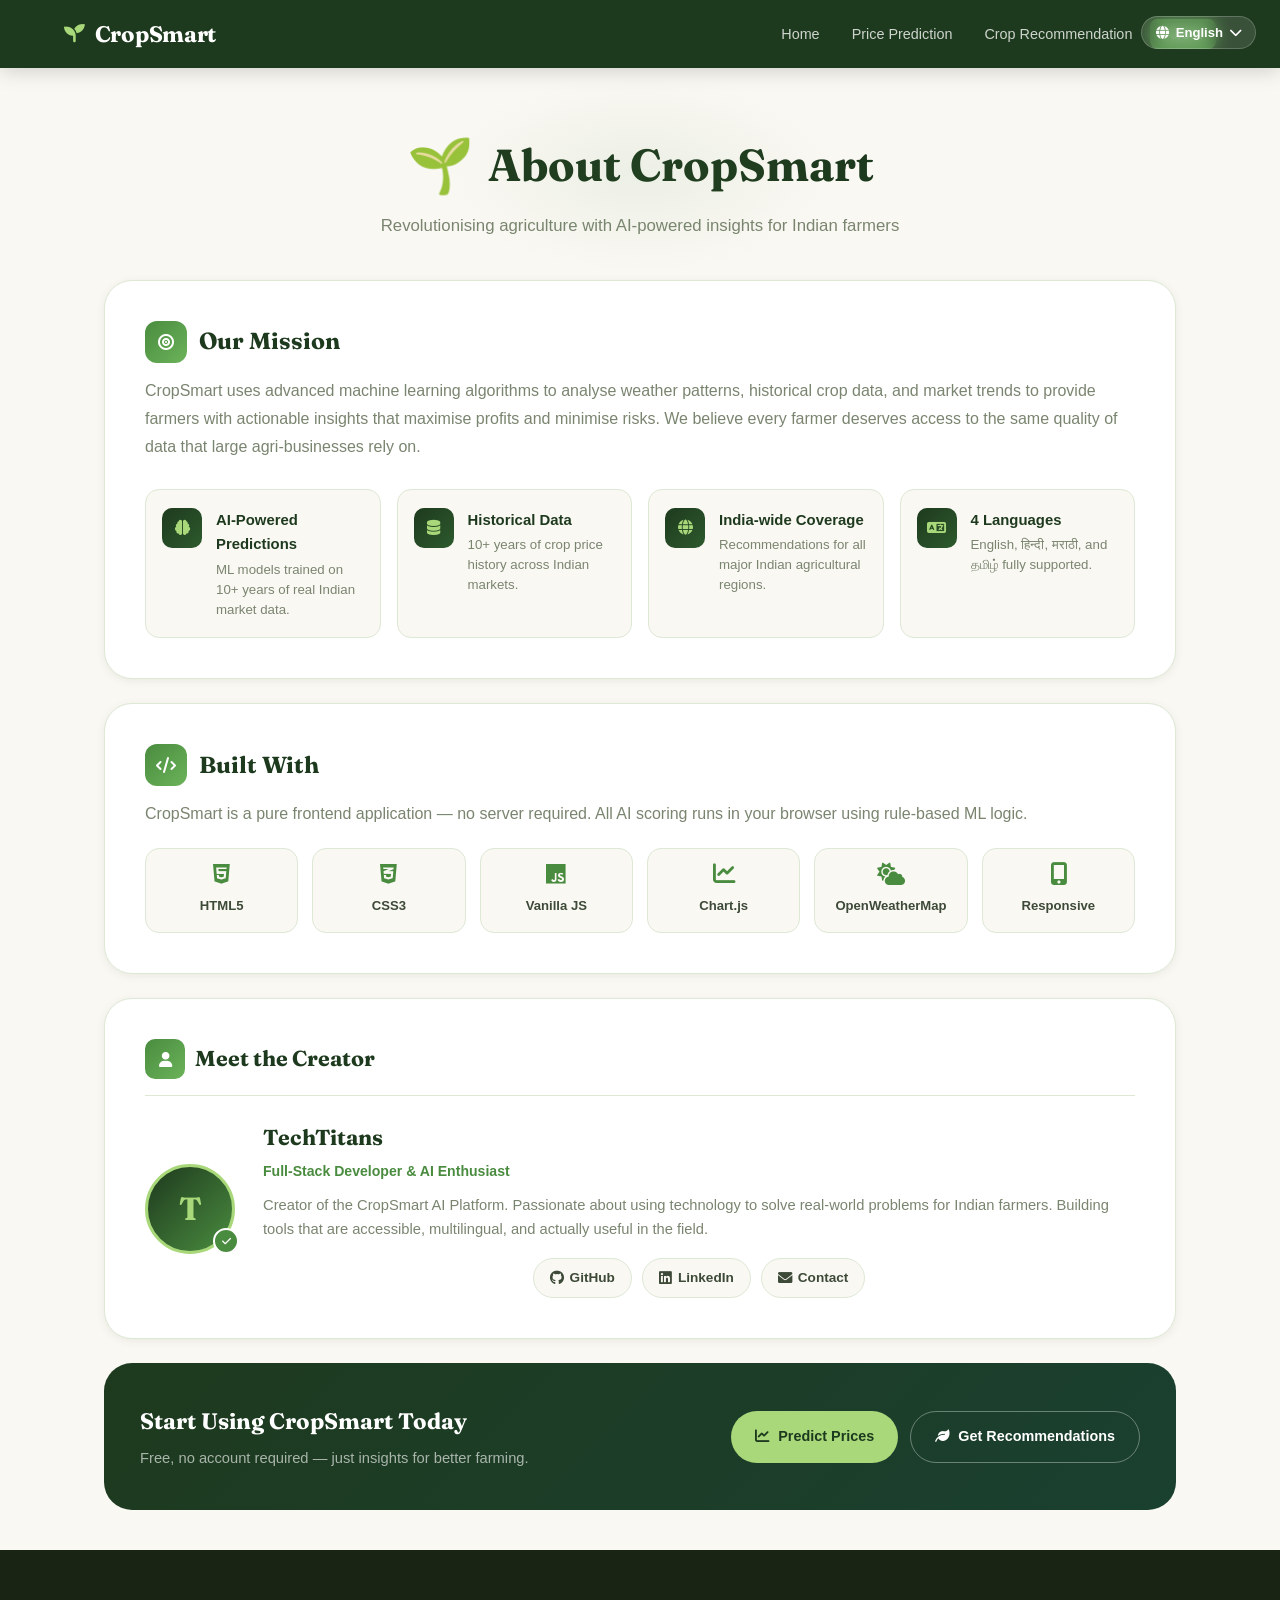
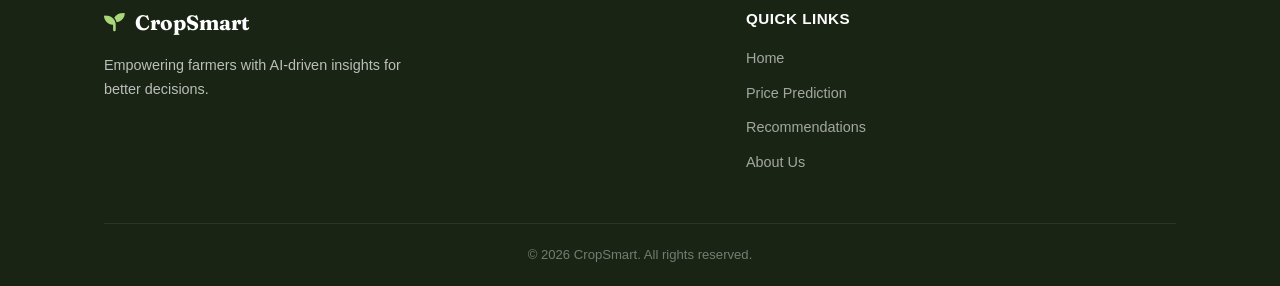
==== crop/about.html @ 0581ce17 "devrodrixpc CropSmart is a full-stack web application designed to empower farmers with AI-driven ins" ====
<!DOCTYPE html>
<html lang="en">
<head>
    <meta charset="UTF-8">
    <meta name="viewport" content="width=device-width, initial-scale=1.0">
    <title>About - CropSmart</title>
    <link rel="stylesheet" href="css/style.css">
    <link href="https://cdnjs.cloudflare.com/ajax/libs/font-awesome/6.0.0/css/all.min.css" rel="stylesheet">
    <link href="https://fonts.googleapis.com/css2?family=Fraunces:ital,wght@0,400;0,600;0,700;1,400&family=DM+Sans:wght@400;500;600;700&family=Noto+Sans+Devanagari:wght@400;600;700&family=Noto+Sans+Tamil:wght@400;600;700&display=swap" rel="stylesheet">
    <style>
        .about-page { padding-top: 68px; min-height: 100vh; background: var(--cream); }

        /* Mission section */
        .mission-card {
            background: white;
            border: 1px solid var(--border);
            border-radius: var(--r-xl);
            padding: 40px;
            margin-bottom: 24px;
            box-shadow: var(--shadow-sm);
        }
        .mission-card h2 {
            font-family: 'Fraunces', serif;
            font-size: 1.45rem;
            color: var(--forest);
            margin-bottom: 14px;
            display: flex;
            align-items: center;
            gap: 12px;
        }
        .mission-card h2 i {
            width: 42px; height: 42px;
            background: linear-gradient(135deg, var(--leaf) 0%, var(--leaf-light) 100%);
            border-radius: 12px;
            display: flex;
            align-items: center;
            justify-content: center;
            font-size: 1rem;
            color: white;
            flex-shrink: 0;
        }
        .mission-card p {
            color: var(--text-muted);
            font-size: 1rem;
            line-height: 1.75;
        }

        /* Features list */
        .features-about {
            display: grid;
            grid-template-columns: repeat(auto-fit, minmax(220px, 1fr));
            gap: 16px;
            margin-top: 28px;
        }
        .feature-about-item {
            display: flex;
            align-items: flex-start;
            gap: 14px;
            background: var(--cream);
            border: 1.5px solid var(--border);
            border-radius: var(--r-md);
            padding: 18px 16px;
            transition: all .2s;
        }
        .feature-about-item:hover { border-color: var(--leaf); box-shadow: var(--shadow-sm); }
        .feature-about-item .fab-icon {
            width: 40px; height: 40px;
            background: linear-gradient(135deg, var(--forest) 0%, var(--forest-mid) 100%);
            border-radius: 10px;
            display: flex; align-items: center; justify-content: center;
            font-size: .95rem; color: var(--lime); flex-shrink: 0;
        }
        .feature-about-item h4 { font-weight: 700; font-size: .93rem; color: var(--forest); margin-bottom: 3px; }
        .feature-about-item p { font-size: .83rem; color: var(--text-muted); line-height: 1.5; }

        /* Tech stack */
        .tech-grid {
            display: grid;
            grid-template-columns: repeat(auto-fit, minmax(130px, 1fr));
            gap: 14px;
            margin-top: 4px;
        }
        .tech-pill {
            background: var(--cream);
            border: 1.5px solid var(--border);
            border-radius: var(--r-md);
            padding: 14px 12px;
            text-align: center;
            transition: all .2s;
        }
        .tech-pill:hover { border-color: var(--leaf); background: white; }
        .tech-pill i { font-size: 1.4rem; color: var(--leaf); display: block; margin-bottom: 6px; }
        .tech-pill span { font-size: .82rem; font-weight: 600; color: var(--text-mid); }

        /* Creator card */
        .creator-wrapper {
            background: white;
            border: 1px solid var(--border);
            border-radius: var(--r-xl);
            padding: 40px;
            margin-bottom: 24px;
            box-shadow: var(--shadow-sm);
        }
        .creator-inner {
            display: flex;
            align-items: center;
            gap: 28px;
            flex-wrap: wrap;
        }
        .creator-avatar-wrap {
            position: relative; flex-shrink: 0;
        }
        .creator-avatar {
            width: 90px; height: 90px;
            border-radius: 50%;
            object-fit: cover;
            border: 3px solid var(--lime);
        }
        .creator-avatar-placeholder {
            width: 90px; height: 90px; border-radius: 50%;
            background: linear-gradient(135deg, var(--forest) 0%, var(--leaf) 100%);
            display: flex; align-items: center; justify-content: center;
            font-family: 'Fraunces', serif; font-size: 2rem; font-weight: 700; color: var(--lime);
            border: 3px solid var(--lime);
        }
        .creator-badge {
            position: absolute; bottom: 0; right: -4px;
            width: 26px; height: 26px; border-radius: 50%;
            background: var(--leaf); border: 2px solid white;
            display: flex; align-items: center; justify-content: center;
            font-size: .65rem; color: white;
        }
        .creator-info { flex: 1; min-width: 0; }
        .creator-info h3 { font-family: 'Fraunces', serif; font-size: 1.35rem; color: var(--forest); margin-bottom: 4px; }
        .creator-role { color: var(--leaf); font-size: .88rem; font-weight: 600; margin-bottom: 10px; }
        .creator-bio { color: var(--text-muted); font-size: .92rem; line-height: 1.65; margin-bottom: 16px; }
        .creator-links { display: flex; gap: 10px; flex-wrap: wrap; }
        .creator-link {
            display: inline-flex; align-items: center; gap: 7px;
            padding: 8px 16px; border-radius: 50px;
            background: var(--cream); border: 1.5px solid var(--border);
            color: var(--text-mid); text-decoration: none;
            font-size: .84rem; font-weight: 600; transition: all .2s;
        }
        .creator-link:hover { background: var(--forest); color: white; border-color: var(--forest); }
        .creator-link i { font-size: .9rem; }

        /* CTA strip */
        .about-cta {
            background: linear-gradient(135deg, var(--forest) 0%, #1a4030 100%);
            border-radius: var(--r-xl);
            padding: 40px 36px;
            display: flex;
            align-items: center;
            justify-content: space-between;
            gap: 24px;
            flex-wrap: wrap;
            margin-bottom: 40px;
        }
        .about-cta-text h3 { font-family: 'Fraunces', serif; font-size: 1.4rem; color: white; margin-bottom: 6px; }
        .about-cta-text p { color: rgba(255,255,255,.62); font-size: .92rem; }
        .about-cta-btns { display: flex; gap: 12px; flex-wrap: wrap; }
        .btn-about-cta {
            display: inline-flex; align-items: center; gap: 9px;
            padding: 13px 24px; border-radius: 50px;
            font-weight: 700; font-size: .9rem; text-decoration: none; transition: all .25s;
        }
        .btn-about-cta.primary { background: var(--lime); color: var(--forest); }
        .btn-about-cta.primary:hover { background: white; transform: translateY(-2px); }
        .btn-about-cta.outline { background: transparent; color: white; border: 1.5px solid rgba(255,255,255,.35); }
        .btn-about-cta.outline:hover { background: rgba(255,255,255,.1); border-color: rgba(255,255,255,.6); }

        @media (max-width: 600px) {
            .creator-inner { flex-direction: column; text-align: center; }
            .creator-links { justify-content: center; }
            .about-cta { flex-direction: column; text-align: center; }
            .about-cta-btns { justify-content: center; }
            .mission-card, .creator-wrapper { padding: 24px 18px; }
        }
    </style>
</head>
<body>

    <nav class="navbar">
        <div class="nav-container">
            <div class="nav-logo"><i class="fas fa-seedling"></i><span>CropSmart</span></div>
            <ul class="nav-menu">
                <li><a href="index.html" class="nav-link">Home</a></li>
                <li><a href="price-prediction.html" class="nav-link">Price Prediction</a></li>
                <li><a href="crop-recommendation.html" class="nav-link">Crop Recommendation</a></li>
                <li><a href="about.html" class="nav-link active">About</a></li>
            </ul>
            <div class="hamburger"><span></span><span></span><span></span></div>
        </div>
    </nav>

    <div class="language-selector-container">
        <button class="language-toggle" id="languageToggle">
            <i class="fas fa-globe"></i><span id="currentLangLabel">English</span><i class="fas fa-chevron-down"></i>
        </button>
        <div class="language-menu hidden" id="languageMenu">
            <button class="lang-option active" data-lang="en"><span>🇬🇧 English</span></button>
            <button class="lang-option" data-lang="hi"><span>🇮🇳 हिन्दी (Hindi)</span></button>
            <button class="lang-option" data-lang="mr"><span>🇮🇳 मराठी (Marathi)</span></button>
            <button class="lang-option" data-lang="ta"><span>🇮🇳 தமிழ் (Tamil)</span></button>
        </div>
    </div>

    <section class="about-page">
        <div class="container">

            <!-- Page Header -->
            <div class="page-header-enhanced">
                <div class="header-glow"></div>
                <h1><span class="leaf-accent">🌱</span><span data-i18n="page-title">About CropSmart</span></h1>
                <p data-i18n="page-subtitle">Revolutionising agriculture with AI-powered insights for Indian farmers</p>
            </div>

            <!-- Mission -->
            <div class="mission-card">
                <h2><i class="fas fa-bullseye"></i><span data-i18n="mission-title">Our Mission</span></h2>
                <p data-i18n="mission-text">CropSmart uses advanced machine learning algorithms to analyse weather patterns, historical crop data, and market trends to provide farmers with actionable insights that maximise profits and minimise risks. We believe every farmer — regardless of farm size or location — deserves access to the same quality of data that large agri-businesses rely on.</p>

                <div class="features-about">
                    <div class="feature-about-item">
                        <div class="fab-icon"><i class="fas fa-brain"></i></div>
                        <div>
                            <h4 data-i18n="feat-1">AI-Powered Predictions</h4>
                            <p data-i18n="feat-1-desc">ML models trained on 10+ years of real Indian market data.</p>
                        </div>
                    </div>
                    <div class="feature-about-item">
                        <div class="fab-icon"><i class="fas fa-database"></i></div>
                        <div>
                            <h4 data-i18n="feat-2">Historical Data</h4>
                            <p data-i18n="feat-2-desc">10+ years of crop price history across Indian markets.</p>
                        </div>
                    </div>
                    <div class="feature-about-item">
                        <div class="fab-icon"><i class="fas fa-globe"></i></div>
                        <div>
                            <h4 data-i18n="feat-3">India-wide Coverage</h4>
                            <p data-i18n="feat-3-desc">Recommendations for all major Indian agricultural regions.</p>
                        </div>
                    </div>
                    <div class="feature-about-item">
                        <div class="fab-icon"><i class="fas fa-language"></i></div>
                        <div>
                            <h4 data-i18n="feat-4">4 Languages</h4>
                            <p data-i18n="feat-4-desc">English, हिन्दी, मराठी, and தமிழ் fully supported.</p>
                        </div>
                    </div>
                </div>
            </div>

            <!-- Tech Stack -->
            <div class="mission-card">
                <h2><i class="fas fa-code"></i><span data-i18n="tech-title">Built With</span></h2>
                <p style="margin-bottom: 20px;" data-i18n="tech-desc">CropSmart is a pure frontend application — no server required. All AI scoring runs in your browser using rule-based ML logic.</p>
                <div class="tech-grid">
                    <div class="tech-pill"><i class="fab fa-html5"></i><span>HTML5</span></div>
                    <div class="tech-pill"><i class="fab fa-css3-alt"></i><span>CSS3</span></div>
                    <div class="tech-pill"><i class="fab fa-js"></i><span>Vanilla JS</span></div>
                    <div class="tech-pill"><i class="fas fa-chart-line"></i><span>Chart.js</span></div>
                    <div class="tech-pill"><i class="fas fa-cloud-sun"></i><span>OpenWeatherMap</span></div>
                    <div class="tech-pill"><i class="fas fa-mobile-alt"></i><span>Responsive</span></div>
                </div>
            </div>

            <!-- Creator -->
            <div class="creator-wrapper">
                <h2 style="font-family:'Fraunces',serif;font-size:1.35rem;color:var(--forest);margin-bottom:24px;padding-bottom:16px;border-bottom:1px solid var(--border);display:flex;align-items:center;gap:10px;">
                    <i class="fas fa-user" style="width:40px;height:40px;background:linear-gradient(135deg,var(--leaf),var(--leaf-light));border-radius:10px;display:flex;align-items:center;justify-content:center;font-size:.95rem;color:white;flex-shrink:0;"></i>
                    <span data-i18n="creator-title">Meet the Creator</span>
                </h2>
                <div class="creator-inner">
                    <div class="creator-avatar-wrap">
                        <div class="creator-avatar-placeholder">T</div>
                        <div class="creator-badge"><i class="fas fa-check"></i></div>
                    </div>
                    <div class="creator-info">
                        <h3>TechTitans</h3>
                        <p class="creator-role" data-i18n="creator-role">Full-Stack Developer &amp; AI Enthusiast</p>
                        <p class="creator-bio" data-i18n="creator-bio">Creator of the CropSmart AI Platform. Passionate about using technology to solve real-world problems for Indian farmers. Building tools that are accessible, multilingual, and actually useful in the field.</p>
                        <div class="creator-links">
                            <a href="https://github.com/rodrixdcruz" class="creator-link" target="_blank"><i class="fab fa-github"></i> GitHub</a>
                            <a href="https://www.linkedin.com/in/rodrix-d-curz-590a2b32b/" class="creator-link" target="_blank"><i class="fab fa-linkedin"></i> LinkedIn</a>
                            <a href="mailto:rodrixdcurz@gmail.com" class="creator-link"><i class="fas fa-envelope"></i> Contact</a>
                        </div>
                    </div>
                </div>
            </div>

            <!-- CTA -->
            <div class="about-cta">
                <div class="about-cta-text">
                    <h3 data-i18n="cta-title">Start Using CropSmart Today</h3>
                    <p data-i18n="cta-sub">Free, no account required — just insights for better farming.</p>
                </div>
                <div class="about-cta-btns">
                    <a href="price-prediction.html" class="btn-about-cta primary"><i class="fas fa-chart-line"></i><span data-i18n="cta-price">Predict Prices</span></a>
                    <a href="crop-recommendation.html" class="btn-about-cta outline"><i class="fas fa-leaf"></i><span data-i18n="cta-crop">Get Recommendations</span></a>
                </div>
            </div>

        </div>
    </section>

    <footer class="footer">
        <div class="container">
            <div class="footer-content">
                <div class="footer-section">
                    <div class="footer-logo"><i class="fas fa-seedling"></i><span>CropSmart</span></div>
                    <p data-i18n="footer-tagline">Empowering farmers with AI-driven insights for better decisions.</p>
                </div>
                <div class="footer-section">
                    <h4 data-i18n="footer-links">Quick Links</h4>
                    <ul>
                        <li><a href="index.html" data-i18n="footer-home">Home</a></li>
                        <li><a href="price-prediction.html" data-i18n="footer-price">Price Prediction</a></li>
                        <li><a href="crop-recommendation.html" data-i18n="footer-recommend">Recommendations</a></li>
                        <li><a href="about.html" data-i18n="footer-about">About Us</a></li>
                    </ul>
                </div>
            </div>
            <div class="footer-bottom"><p>&copy; 2026 CropSmart. All rights reserved.</p></div>
        </div>
    </footer>

    <script id="language-data" type="application/json">
    {"en":{"page-title":"About CropSmart","page-subtitle":"Revolutionising agriculture with AI-powered insights for Indian farmers","mission-title":"Our Mission","mission-text":"CropSmart uses advanced machine learning algorithms to analyse weather patterns, historical crop data, and market trends to provide farmers with actionable insights that maximise profits and minimise risks. We believe every farmer deserves access to the same quality of data that large agri-businesses rely on.","feat-1":"AI-Powered Predictions","feat-1-desc":"ML models trained on 10+ years of real Indian market data.","feat-2":"Historical Data","feat-2-desc":"10+ years of crop price history across Indian markets.","feat-3":"India-wide Coverage","feat-3-desc":"Recommendations for all major Indian agricultural regions.","feat-4":"4 Languages","feat-4-desc":"English, हिन्दी, मराठी, and தமிழ் fully supported.","tech-title":"Built With","tech-desc":"CropSmart is a pure frontend application — no server required. All AI scoring runs in your browser using rule-based ML logic.","creator-title":"Meet the Creator","creator-role":"Full-Stack Developer & AI Enthusiast","creator-bio":"Creator of the CropSmart AI Platform. Passionate about using technology to solve real-world problems for Indian farmers. Building tools that are accessible, multilingual, and actually useful in the field.","cta-title":"Start Using CropSmart Today","cta-sub":"Free, no account required — just insights for better farming.","cta-price":"Predict Prices","cta-crop":"Get Recommendations","footer-tagline":"Empowering farmers with AI-driven insights for better decisions.","footer-links":"Quick Links","footer-home":"Home","footer-price":"Price Prediction","footer-recommend":"Recommendations","footer-about":"About Us"},
    "hi":{"page-title":"CropSmart के बारे में","page-subtitle":"भारतीय किसानों के लिए AI-संचालित अंतर्दृष्टि के साथ कृषि में क्रांति","mission-title":"हमारा मिशन","mission-text":"CropSmart मौसम के पैटर्न, ऐतिहासिक फसल डेटा और बाजार के रुझानों का विश्लेषण करने के लिए उन्नत मशीन लर्निंग एल्गोरिदम का उपयोग करता है।","feat-1":"AI-संचालित भविष्यवाणियां","feat-1-desc":"10+ वर्षों के वास्तविक भारतीय बाजार डेटा पर प्रशिक्षित ML मॉडल।","feat-2":"ऐतिहासिक डेटा","feat-2-desc":"10+ वर्षों का फसल मूल्य इतिहास।","feat-3":"भारत-व्यापी कवरेज","feat-3-desc":"सभी प्रमुख भारतीय कृषि क्षेत्रों के लिए सिफारिशें।","feat-4":"4 भाषाएं","feat-4-desc":"अंग्रेजी, हिन्दी, मराठी और तमिल पूरी तरह समर्थित।","tech-title":"किससे बनाया गया","tech-desc":"CropSmart एक शुद्ध फ्रंटएंड एप्लिकेशन है — कोई सर्वर नहीं।","creator-title":"निर्माता से मिलें","creator-role":"फुल-स्टैक डेवलपर और AI उत्साही","creator-bio":"CropSmart AI प्लेटफॉर्म के निर्माता। भारतीय किसानों के लिए वास्तविक समस्याओं को हल करने के लिए प्रौद्योगिकी का उपयोग करने के बारे में जोशीले।","cta-title":"आज CropSmart का उपयोग शुरू करें","cta-sub":"मुफ्त, कोई खाता नहीं — बेहतर खेती के लिए बस अंतर्दृष्टि।","cta-price":"कीमतें अनुमान लगाएं","cta-crop":"सिफारिशें प्राप्त करें","footer-tagline":"किसानों को बेहतर निर्णय लेने के लिए AI-संचालित अंतर्दृष्टि।","footer-links":"त्वरित लिंक","footer-home":"होम","footer-price":"मूल्य पूर्वानुमान","footer-recommend":"सिफारिशें","footer-about":"हमारे बारे में"},
    "mr":{"page-title":"CropSmart बद्दल","page-subtitle":"भारतीय शेतकऱ्यांसाठी AI-चालित अंतर्दृष्टीसह शेतीत क्रांती","mission-title":"आमचे ध्येय","mission-text":"CropSmart हवामानाचे नमुने, ऐतिहासिक पिक डेटा आणि बाजार ट्रेंडचे विश्लेषण करण्यासाठी प्रगत मशीन लर्निंग अल्गोरिदम वापरते।","feat-1":"AI-चालित भविष्यवाणी","feat-1-desc":"10+ वर्षांच्या भारतीय बाजार डेटावर प्रशिक्षित ML मॉडेल।","feat-2":"ऐतिहासिक डेटा","feat-2-desc":"10+ वर्षांचा पिक किमत इतिहास।","feat-3":"भारत-व्यापी कव्हरेज","feat-3-desc":"सर्व प्रमुख भारतीय कृषी क्षेत्रांसाठी शिफारशी।","feat-4":"4 भाषा","feat-4-desc":"इंग्रजी, हिन्दी, मराठी आणि तमिळ पूर्णपणे समर्थित।","tech-title":"कोणत्या तंत्रज्ञानाने बनवले","tech-desc":"CropSmart एक शुद्ध फ्रंटएंड अॅप्लिकेशन आहे — कोणताही सर्व्हर नाही।","creator-title":"निर्मात्याशी भेटा","creator-role":"फुल-स्टॅक डेव्हलपर आणि AI उत्साही","creator-bio":"CropSmart AI प्लॅटफॉर्मचे निर्माते. भारतीय शेतकऱ्यांसाठी वास्तविक समस्या सोडवण्यासाठी तंत्रज्ञान वापरण्याबद्दल उत्साही.","cta-title":"आज CropSmart वापरणे सुरू करा","cta-sub":"मोफत, कोणतेही खाते नाही — बेहतर शेतीसाठी अंतर्दृष्टी।","cta-price":"किमती अंदाज लावा","cta-crop":"शिफारशी मिळवा","footer-tagline":"शेतकऱ्यांना बेहतर निर्णय घेण्यासाठी AI-चालित अंतर्दृष्टी।","footer-links":"द्रुत लिंक्स","footer-home":"होम","footer-price":"किमत अंदाज","footer-recommend":"शिफारशी","footer-about":"आमच्याबद्दल"},
    "ta":{"page-title":"CropSmart பற்றி","page-subtitle":"இந்திய விவசாயிகளுக்கு AI நுண்ணறிவுடன் விவசாயத்தில் புரட்சி","mission-title":"எங்கள் நோக்கம்","mission-text":"CropSmart வானிலை வடிவங்கள், வரலாற்று பயிர் தரவு மற்றும் சந்தை போக்குகளை பகுப்பாய்வு செய்ய மேம்பட்ட ML அல்கோரிதம்களைப் பயன்படுத்துகிறது.","feat-1":"AI கணிப்புகள்","feat-1-desc":"10+ ஆண்டுகள் இந்திய சந்தை தரவில் பயிற்சி பெற்ற ML மாதிரிகள்.","feat-2":"வரலாற்று தரவு","feat-2-desc":"10+ ஆண்டுகள் பயிர் விலை வரலாறு.","feat-3":"இந்தியா முழுவதும்","feat-3-desc":"அனைத்து முக்கிய இந்திய விவசாய பகுதிகளுக்கும் பரிந்துரைகள்.","feat-4":"4 மொழிகள்","feat-4-desc":"ஆங்கிலம், हिन्दी, मराठी மற்றும் தமிழ் முழுமையாக ஆதரிக்கப்படுகிறது.","tech-title":"என்னால் கட்டப்பட்டது","tech-desc":"CropSmart ஒரு தூய முன்நிலை பயன்பாடு — சர்வர் தேவையில்லை.","creator-title":"படைப்பாளரை சந்திக்கவும்","creator-role":"முழு-ஸ்டாக் டெவலப்பர் மற்றும் AI ஆர்வலர்","creator-bio":"CropSmart AI தளத்தின் படைப்பாளர். இந்திய விவசாயிகளுக்கான உண்மையான பிரச்சினைகளை தொழில்நுட்பம் மூலம் தீர்க்க ஆர்வமுடையவர்.","cta-title":"இன்று CropSmart பயன்படுத்தத் தொடங்குங்கள்","cta-sub":"இலவசம், கணக்கு தேவையில்லை — சிறந்த விவசாயத்திற்கான நுண்ணறிவுகள்.","cta-price":"விலைகளை கணிக்கவும்","cta-crop":"பரிந்துரைகளைப் பெறவும்","footer-tagline":"விவசாயிகளுக்கு AI நுண்ணறிவை வழங்குதல்.","footer-links":"விரைவு இணைப்புகள்","footer-home":"முகப்பு","footer-price":"விலை கணிப்பு","footer-recommend":"பரிந்துரைகள்","footer-about":"எங்களைப் பற்றி"}}
    </script>

    <script src="js/language.js"></script>
    <script src="js/main.js"></script>
</body>
</html>
---- crop/css/style.css ----
/* ============================================================
   CropSmart — Unified Enhanced Stylesheet
   Earthy-modern agricultural design system
   All pages use: css/style.css
============================================================ */

@import url('https://fonts.googleapis.com/css2?family=Fraunces:ital,wght@0,400;0,600;0,700;1,400&family=DM+Sans:wght@400;500;600;700&family=Noto+Sans+Devanagari:wght@400;600;700&family=Noto+Sans+Tamil:wght@400;600;700&display=swap');

*, *::before, *::after { margin: 0; padding: 0; box-sizing: border-box; }

:root {
    /* Color palette */
    --forest:      #1e3a1e;
    --forest-mid:  #2d5a2d;
    --leaf:        #4a8c3f;
    --leaf-light:  #6bb35a;
    --lime:        #a8d87a;
    --soil:        #8b5e3c;
    --soil-light:  #c4976a;
    --wheat:       #f2d077;
    --sky:         #e8f4fd;
    --cream:       #faf8f3;
    --white:       #ffffff;
    --text-dark:   #1a2415;
    --text-mid:    #3d4a38;
    --text-muted:  #7a8570;
    --border:      #dde8d5;
    --gold:        #e8a820;
    --red:         #d64e2a;
    --blue:        #2563eb;

    /* Shadows */
    --shadow-xs:  0 1px 3px rgba(30,58,30,.06);
    --shadow-sm:  0 2px 8px rgba(30,58,30,.08);
    --shadow-md:  0 6px 24px rgba(30,58,30,.10);
    --shadow-lg:  0 16px 48px rgba(30,58,30,.12);

    /* Radius */
    --r-sm: 8px;
    --r-md: 14px;
    --r-lg: 20px;
    --r-xl: 28px;
}

html { scroll-behavior: smooth; }

body {
    font-family: 'DM Sans', 'Noto Sans Devanagari', 'Noto Sans Tamil', sans-serif;
    background: var(--cream);
    color: var(--text-dark);
    line-height: 1.65;
    overflow-x: hidden;
}

.container {
    max-width: 1120px;
    margin: 0 auto;
    padding: 0 24px;
}

/* ── Scrollbar ───────────────────────────────────────────── */
::-webkit-scrollbar { width: 6px; }
::-webkit-scrollbar-track { background: var(--cream); }
::-webkit-scrollbar-thumb { background: var(--leaf); border-radius: 3px; }

/* ── NAVBAR ──────────────────────────────────────────────── */
.navbar {
    background: var(--forest);
    position: fixed;
    top: 0; width: 100%;
    z-index: 1000;
    box-shadow: 0 2px 20px rgba(0,0,0,.18);
}

.nav-container {
    max-width: 1200px;
    margin: 0 auto;
    padding: 0 24px;
    display: flex;
    justify-content: space-between;
    align-items: center;
    height: 68px;
}

.nav-logo {
    display: flex;
    align-items: center;
    gap: 10px;
    color: white;
    font-family: 'Fraunces', serif;
    font-size: 1.4rem;
    font-weight: 700;
    letter-spacing: -.3px;
    text-decoration: none;
}

.nav-logo i { color: var(--lime); font-size: 1.3rem; }

.nav-menu {
    display: flex;
    list-style: none;
    gap: 4px;
}

.nav-link {
    color: rgba(255,255,255,.78);
    text-decoration: none;
    font-size: .9rem;
    font-weight: 500;
    padding: 7px 14px;
    border-radius: 8px;
    transition: all .2s;
}

.nav-link:hover, .nav-link.active {
    color: white;
    background: rgba(255,255,255,.12);
}
.nav-link.active { background: var(--leaf); color: white; }

.hamburger {
    display: none;
    flex-direction: column;
    gap: 5px;
    cursor: pointer;
    padding: 4px;
}
.hamburger span {
    display: block;
    width: 24px; height: 2px;
    background: white;
    border-radius: 2px;
    transition: all .3s;
}
.hamburger.active span:nth-child(1) { transform: translateY(7px) rotate(45deg); }
.hamburger.active span:nth-child(2) { opacity: 0; }
.hamburger.active span:nth-child(3) { transform: translateY(-7px) rotate(-45deg); }

/* ── LANGUAGE SELECTOR ───────────────────────────────────── */
.language-selector-container {
    position: fixed;
    top: 16px; right: 24px;
    z-index: 1100;
}

.language-toggle {
    display: flex;
    align-items: center;
    gap: 7px;
    background: rgba(255,255,255,.12);
    color: white;
    border: 1px solid rgba(255,255,255,.2);
    padding: 8px 14px;
    border-radius: 50px;
    cursor: pointer;
    font-size: .82rem;
    font-weight: 600;
    backdrop-filter: blur(8px);
    transition: all .2s;
}
.language-toggle:hover { background: rgba(255,255,255,.2); }

.language-menu {
    position: absolute;
    top: calc(100% + 8px);
    right: 0;
    background: white;
    border: 1px solid var(--border);
    border-radius: var(--r-md);
    overflow: hidden;
    min-width: 180px;
    box-shadow: var(--shadow-lg);
}
.language-menu.hidden { display: none; }

.lang-option {
    display: block;
    width: 100%;
    padding: 10px 16px;
    background: none;
    border: none;
    text-align: left;
    font-size: .88rem;
    cursor: pointer;
    color: var(--text-mid);
    transition: background .15s;
    font-family: inherit;
}
.lang-option:hover { background: var(--cream); }
.lang-option.active { background: var(--sky); color: var(--leaf); font-weight: 600; }

/* ── HERO SECTION ────────────────────────────────────────── */
.hero-enhanced {
    background: linear-gradient(135deg, var(--forest) 0%, var(--forest-mid) 50%, #1a4020 100%);
    min-height: 100vh;
    display: flex;
    align-items: center;
    padding-top: 68px;
    position: relative;
    overflow: hidden;
}

.hero-enhanced::before {
    content: '';
    position: absolute;
    inset: 0;
    background:
        radial-gradient(ellipse 60% 60% at 70% 40%, rgba(107,179,90,.18) 0%, transparent 70%),
        radial-gradient(ellipse 40% 40% at 20% 80%, rgba(74,140,63,.12) 0%, transparent 70%);
    pointer-events: none;
}

/* Decorative leaf pattern */
.hero-enhanced::after {
    content: '';
    position: absolute;
    right: -60px; bottom: -60px;
    width: 420px; height: 420px;
    background: url("data:image/svg+xml,%3Csvg xmlns='http://www.w3.org/2000/svg' viewBox='0 0 200 200'%3E%3Ccircle cx='100' cy='100' r='90' fill='none' stroke='rgba(107,179,90,.08)' stroke-width='1'/%3E%3Ccircle cx='100' cy='100' r='70' fill='none' stroke='rgba(107,179,90,.06)' stroke-width='1'/%3E%3Ccircle cx='100' cy='100' r='50' fill='none' stroke='rgba(107,179,90,.05)' stroke-width='1'/%3E%3C/svg%3E") no-repeat center;
    pointer-events: none;
}

.hero-container {
    max-width: 1120px;
    margin: 0 auto;
    padding: 80px 24px;
    display: grid;
    grid-template-columns: 1fr 1fr;
    gap: 60px;
    align-items: center;
    position: relative;
    z-index: 1;
}

.hero-content-enhanced h1 {
    font-family: 'Fraunces', serif;
    font-size: clamp(2.4rem, 5vw, 3.6rem);
    line-height: 1.15;
    color: white;
    margin-bottom: 20px;
    letter-spacing: -.5px;
}

.gradient-text {
    background: linear-gradient(135deg, var(--lime) 0%, var(--wheat) 100%);
    -webkit-background-clip: text;
    -webkit-text-fill-color: transparent;
    background-clip: text;
}

.hero-content-enhanced p {
    color: rgba(255,255,255,.72);
    font-size: 1.08rem;
    max-width: 500px;
    margin-bottom: 36px;
    line-height: 1.7;
}

.hero-buttons-enhanced {
    display: flex;
    gap: 14px;
    flex-wrap: wrap;
}

.btn-hero {
    display: inline-flex;
    align-items: center;
    gap: 9px;
    padding: 14px 26px;
    border-radius: 50px;
    font-weight: 600;
    font-size: .95rem;
    text-decoration: none;
    transition: all .25s;
    border: 2px solid transparent;
}

.btn-hero-primary {
    background: var(--leaf);
    color: white;
    box-shadow: 0 4px 20px rgba(74,140,63,.4);
}
.btn-hero-primary:hover {
    background: var(--leaf-light);
    transform: translateY(-2px);
    box-shadow: 0 8px 28px rgba(74,140,63,.5);
}

.btn-hero-secondary {
    background: transparent;
    color: white;
    border-color: rgba(255,255,255,.35);
}
.btn-hero-secondary:hover {
    background: rgba(255,255,255,.1);
    border-color: rgba(255,255,255,.6);
    transform: translateY(-2px);
}

/* Floating stats */
.hero-visual {
    display: flex;
    flex-direction: column;
    gap: 16px;
    align-items: flex-end;
}

.floating-stat {
    background: rgba(255,255,255,.1);
    border: 1px solid rgba(255,255,255,.18);
    backdrop-filter: blur(12px);
    border-radius: var(--r-lg);
    padding: 20px 28px;
    display: flex;
    align-items: center;
    gap: 14px;
    color: white;
    animation: float 4s ease-in-out infinite;
    min-width: 240px;
}
.floating-stat.stat-2 { animation-delay: -2s; }

@keyframes float {
    0%, 100% { transform: translateY(0); }
    50%       { transform: translateY(-8px); }
}

.stat-icon { font-size: 2rem; }
.floating-stat p { font-size: .95rem; font-weight: 600; }

/* ── SECTION: FEATURES ───────────────────────────────────── */
.features-enhanced {
    padding: 100px 0;
    background: white;
}

.section-header {
    text-align: center;
    margin-bottom: 56px;
}
.section-header h2 {
    font-family: 'Fraunces', serif;
    font-size: clamp(1.8rem, 3vw, 2.4rem);
    color: var(--forest);
    margin-bottom: 10px;
}
.section-header p {
    color: var(--text-muted);
    font-size: 1.05rem;
}

.features-grid-enhanced {
    display: grid;
    grid-template-columns: repeat(auto-fit, minmax(240px, 1fr));
    gap: 24px;
}

.feature-card-enhanced {
    background: var(--cream);
    border: 1px solid var(--border);
    border-radius: var(--r-lg);
    padding: 32px 28px;
    transition: all .25s;
}
.feature-card-enhanced:hover {
    transform: translateY(-4px);
    box-shadow: var(--shadow-md);
    border-color: var(--leaf);
}

.feature-icon-wrap {
    width: 52px; height: 52px;
    background: linear-gradient(135deg, var(--leaf) 0%, var(--leaf-light) 100%);
    border-radius: 14px;
    display: flex;
    align-items: center;
    justify-content: center;
    margin-bottom: 18px;
    font-size: 1.3rem;
    color: white;
    box-shadow: 0 4px 14px rgba(74,140,63,.3);
}

.feature-card-enhanced h3 {
    font-size: 1.05rem;
    font-weight: 700;
    color: var(--forest);
    margin-bottom: 8px;
}
.feature-card-enhanced p { color: var(--text-muted); font-size: .92rem; line-height: 1.6; }

/* ── SECTION: STATS ──────────────────────────────────────── */
.stats-enhanced {
    background: var(--forest);
    padding: 72px 0;
}

.stats-grid-enhanced {
    display: grid;
    grid-template-columns: repeat(3, 1fr);
    gap: 2px;
}

.stat-card-enhanced {
    text-align: center;
    padding: 40px 20px;
    border-right: 1px solid rgba(255,255,255,.1);
}
.stat-card-enhanced:last-child { border-right: none; }

.stat-number {
    font-family: 'Fraunces', serif;
    font-size: clamp(2rem, 4vw, 3rem);
    color: var(--lime);
    font-weight: 700;
    margin-bottom: 8px;
}
.stat-card-enhanced p { color: rgba(255,255,255,.65); font-size: .95rem; }

/* ── SECTION: CTA ────────────────────────────────────────── */
.cta-section {
    padding: 90px 0;
    background: linear-gradient(135deg, #f0f8eb 0%, #e8f4e0 100%);
}

.cta-content {
    text-align: center;
}
.cta-content h2 {
    font-family: 'Fraunces', serif;
    font-size: clamp(1.8rem, 3.5vw, 2.6rem);
    color: var(--forest);
    margin-bottom: 12px;
}
.cta-content p {
    color: var(--text-muted);
    font-size: 1.05rem;
    margin-bottom: 32px;
}

.btn-cta {
    display: inline-flex;
    align-items: center;
    gap: 10px;
    background: var(--forest);
    color: white;
    padding: 16px 34px;
    border-radius: 50px;
    font-weight: 700;
    font-size: 1rem;
    text-decoration: none;
    transition: all .25s;
    box-shadow: 0 4px 20px rgba(30,58,30,.25);
}
.btn-cta:hover {
    background: var(--leaf);
    transform: translateY(-2px);
    box-shadow: 0 8px 28px rgba(74,140,63,.4);
}

/* ── FOOTER ──────────────────────────────────────────────── */
.footer {
    background: var(--text-dark);
    color: rgba(255,255,255,.7);
    padding: 56px 0 0;
}

.footer-content {
    display: grid;
    grid-template-columns: 1.4fr 1fr;
    gap: 40px;
    padding-bottom: 40px;
    border-bottom: 1px solid rgba(255,255,255,.08);
}

.footer-logo {
    display: flex;
    align-items: center;
    gap: 10px;
    font-family: 'Fraunces', serif;
    font-size: 1.3rem;
    color: white;
    font-weight: 700;
    margin-bottom: 12px;
}
.footer-logo i { color: var(--lime); }
.footer-section p { font-size: .9rem; line-height: 1.7; max-width: 320px; }

.footer-section h4 {
    color: white;
    font-weight: 700;
    margin-bottom: 14px;
    font-size: .95rem;
    letter-spacing: .5px;
    text-transform: uppercase;
}
.footer-section ul { list-style: none; }
.footer-section ul li { margin-bottom: 8px; }
.footer-section ul a {
    color: rgba(255,255,255,.6);
    text-decoration: none;
    font-size: .9rem;
    transition: color .2s;
}
.footer-section ul a:hover { color: var(--lime); }

.footer-bottom {
    text-align: center;
    padding: 20px 0;
    font-size: .82rem;
    color: rgba(255,255,255,.4);
}

/* ── INNER PAGES: PAGE HEADER ────────────────────────────── */
.crop-recommendation {
    padding-top: 68px;
    min-height: 100vh;
    background: var(--cream);
}

.page-header-enhanced {
    text-align: center;
    padding: 60px 20px 40px;
    position: relative;
}

.header-glow {
    position: absolute;
    top: 50%; left: 50%;
    transform: translate(-50%, -50%);
    width: 400px; height: 200px;
    background: radial-gradient(ellipse, rgba(74,140,63,.08) 0%, transparent 70%);
    pointer-events: none;
}

.page-header-enhanced h1 {
    font-family: 'Fraunces', serif;
    font-size: clamp(2rem, 4vw, 2.8rem);
    color: var(--forest);
    display: flex;
    align-items: center;
    justify-content: center;
    gap: 14px;
    margin-bottom: 10px;
}
.leaf-accent { font-size: 1.2em; line-height: 1; }
.page-header-enhanced p {
    color: var(--text-muted);
    font-size: 1.05rem;
}

/* ── INFO CARD ───────────────────────────────────────────── */
.info-card-enhanced {
    display: flex;
    align-items: flex-start;
    gap: 14px;
    background: var(--sky);
    border: 1px solid #bdd8f5;
    border-left: 4px solid var(--blue);
    border-radius: var(--r-md);
    padding: 18px 22px;
    margin-bottom: 32px;
    font-size: .93rem;
    color: #1a3a6e;
}
.info-card-enhanced i { font-size: 1.1rem; margin-top: 2px; flex-shrink: 0; }
.info-card-enhanced strong { display: block; margin-bottom: 3px; font-size: .95rem; }
.info-card-enhanced p { margin: 0; opacity: .85; }

/* ── WEATHER CARD ────────────────────────────────────────── */
.weather-card-premium {
    background: linear-gradient(135deg, var(--forest) 0%, var(--forest-mid) 100%);
    border-radius: var(--r-xl);
    padding: 28px 32px;
    display: flex;
    align-items: center;
    justify-content: space-between;
    gap: 24px;
    margin-bottom: 24px;
    flex-wrap: wrap;
}

.weather-card-left {
    display: flex;
    align-items: center;
    gap: 18px;
    flex: 1;
    min-width: 0;
}

.weather-icon-large {
    width: 56px; height: 56px;
    background: rgba(255,255,255,.12);
    border-radius: 16px;
    display: flex;
    align-items: center;
    justify-content: center;
    font-size: 1.6rem;
    color: var(--lime);
    flex-shrink: 0;
}

.weather-text h3 {
    font-size: 1.05rem;
    font-weight: 700;
    color: white;
    margin-bottom: 4px;
}
.weather-text p {
    font-size: .86rem;
    color: rgba(255,255,255,.6);
    line-height: 1.5;
}

.btn-weather-premium {
    display: flex;
    align-items: center;
    gap: 10px;
    background: var(--lime);
    color: var(--forest);
    border: none;
    padding: 12px 22px;
    border-radius: 50px;
    font-weight: 700;
    font-size: .9rem;
    cursor: pointer;
    transition: all .2s;
    flex-shrink: 0;
    font-family: inherit;
}
.btn-weather-premium:hover { background: white; transform: scale(1.03); }
.btn-weather-premium:disabled { opacity: .6; cursor: not-allowed; transform: none; }

/* ── WEATHER DISPLAY ─────────────────────────────────────── */
.weather-display-premium {
    background: white;
    border: 1px solid var(--border);
    border-radius: var(--r-lg);
    overflow: hidden;
    margin-bottom: 24px;
    box-shadow: var(--shadow-sm);
}
.weather-display-inner {
    padding: 24px;
    display: flex;
    flex-direction: column;
    gap: 20px;
}
.weather-main-stat {
    display: flex;
    align-items: center;
    gap: 14px;
}
.weather-icon-circle {
    width: 52px; height: 52px;
    background: linear-gradient(135deg, var(--leaf) 0%, var(--leaf-light) 100%);
    border-radius: 50%;
    display: flex;
    align-items: center;
    justify-content: center;
    font-size: 1.4rem;
    color: white;
    flex-shrink: 0;
}
.weather-location { font-weight: 700; color: var(--forest); font-size: 1.05rem; }
.weather-desc { color: var(--text-muted); font-size: .88rem; text-transform: capitalize; }

.weather-metrics {
    display: grid;
    grid-template-columns: repeat(3, 1fr);
    gap: 12px;
}
.metric-card {
    background: var(--cream);
    border-radius: var(--r-sm);
    padding: 14px 16px;
    text-align: center;
    border: 1px solid var(--border);
}
.metric-card i { color: var(--leaf); font-size: 1.1rem; display: block; margin-bottom: 6px; }
.metric-label { display: block; font-size: .78rem; color: var(--text-muted); margin-bottom: 3px; }
.metric-value { display: block; font-size: 1.05rem; font-weight: 700; color: var(--forest); }

/* ── FORM SECTION ────────────────────────────────────────── */
.form-section {
    background: white;
    border: 1px solid var(--border);
    border-radius: var(--r-xl);
    padding: 36px;
    margin-bottom: 32px;
    box-shadow: var(--shadow-sm);
}

.form-title {
    font-family: 'Fraunces', serif;
    font-size: 1.35rem;
    color: var(--forest);
    margin-bottom: 28px;
    padding-bottom: 16px;
    border-bottom: 1px solid var(--border);
}

.recommendation-form-enhanced { }

.form-grid {
    display: grid;
    grid-template-columns: repeat(auto-fit, minmax(280px, 1fr));
    gap: 24px;
    margin-bottom: 28px;
}

.form-group-enhanced label {
    display: block;
    font-weight: 600;
    font-size: .9rem;
    color: var(--text-mid);
    margin-bottom: 10px;
    text-transform: uppercase;
    letter-spacing: .5px;
}

.form-header {
    display: flex;
    align-items: center;
    justify-content: space-between;
    margin-bottom: 10px;
}
.form-header label { margin-bottom: 0; }

.live-indicator {
    display: inline-flex;
    align-items: center;
    gap: 5px;
    font-size: .78rem;
    color: var(--leaf);
    font-weight: 600;
    background: rgba(74,140,63,.1);
    padding: 3px 9px;
    border-radius: 20px;
}
.live-indicator.hidden { display: none; }

/* Sliders */
.slider-enhanced {
    -webkit-appearance: none;
    width: 100%;
    height: 6px;
    border-radius: 3px;
    background: var(--border);
    outline: none;
    cursor: pointer;
}
.slider-enhanced::-webkit-slider-thumb {
    -webkit-appearance: none;
    width: 20px; height: 20px;
    border-radius: 50%;
    background: var(--leaf);
    cursor: pointer;
    border: 3px solid white;
    box-shadow: 0 2px 8px rgba(74,140,63,.4);
    transition: transform .15s;
}
.slider-enhanced::-webkit-slider-thumb:hover { transform: scale(1.2); }

.range-container { }
.range-labels {
    display: flex;
    justify-content: space-between;
    align-items: center;
    margin-top: 8px;
    font-size: .8rem;
    color: var(--text-muted);
}
.range-value {
    font-weight: 700;
    color: var(--forest);
    font-size: .95rem;
    background: rgba(74,140,63,.1);
    padding: 2px 10px;
    border-radius: 20px;
}

/* Selects */
.select-enhanced {
    width: 100%;
    padding: 12px 16px;
    border: 1.5px solid var(--border);
    border-radius: var(--r-sm);
    font-size: .93rem;
    font-family: inherit;
    color: var(--text-dark);
    background: white;
    cursor: pointer;
    appearance: none;
    background-image: url("data:image/svg+xml,%3Csvg xmlns='http://www.w3.org/2000/svg' viewBox='0 0 16 16'%3E%3Cpath fill='%234a8c3f' d='M8 10.5L3 5.5h10L8 10.5z'/%3E%3C/svg%3E");
    background-repeat: no-repeat;
    background-position: right 12px center;
    background-size: 16px;
    padding-right: 36px;
    transition: border-color .2s;
}
.select-enhanced:focus { outline: none; border-color: var(--leaf); box-shadow: 0 0 0 3px rgba(74,140,63,.1); }

/* Number input */
.input-with-unit {
    display: flex;
    border: 1.5px solid var(--border);
    border-radius: var(--r-sm);
    overflow: hidden;
    transition: border-color .2s;
}
.input-with-unit:focus-within { border-color: var(--leaf); box-shadow: 0 0 0 3px rgba(74,140,63,.1); }

.input-enhanced {
    flex: 1;
    padding: 12px 16px;
    border: none;
    font-size: .93rem;
    font-family: inherit;
    color: var(--text-dark);
    background: white;
    outline: none;
}
.input-unit {
    padding: 12px 16px;
    background: var(--cream);
    color: var(--text-muted);
    font-size: .85rem;
    font-weight: 600;
    border-left: 1px solid var(--border);
    white-space: nowrap;
}

/* ── ANALYZE BUTTON ──────────────────────────────────────── */
.btn-analyze {
    display: inline-flex;
    align-items: center;
    justify-content: center;
    gap: 10px;
    background: linear-gradient(135deg, var(--leaf) 0%, var(--forest-mid) 100%);
    color: white;
    border: none;
    padding: 16px 36px;
    border-radius: 50px;
    font-size: 1rem;
    font-weight: 700;
    cursor: pointer;
    transition: all .25s;
    box-shadow: 0 4px 18px rgba(74,140,63,.35);
    width: 100%;
    max-width: 360px;
    margin: 0 auto;
    font-family: inherit;
}
.btn-analyze:hover {
    transform: translateY(-2px);
    box-shadow: 0 8px 28px rgba(74,140,63,.45);
}
.btn-analyze:disabled { opacity: .65; cursor: not-allowed; transform: none; }

/* ── RESULTS SECTION ─────────────────────────────────────── */
.recommendations-section-enhanced {
    background: white;
    border: 1px solid var(--border);
    border-radius: var(--r-xl);
    padding: 36px;
    margin-bottom: 40px;
    box-shadow: var(--shadow-sm);
}
.recommendations-section-enhanced.hidden { display: none; }

.results-header {
    text-align: center;
    margin-bottom: 32px;
}
.results-header h2 {
    font-family: 'Fraunces', serif;
    font-size: 1.6rem;
    color: var(--forest);
    margin-bottom: 6px;
}
.results-header p { color: var(--text-muted); font-size: .95rem; }

/* ── CROP CARDS ──────────────────────────────────────────── */
.crops-grid-enhanced {
    display: grid;
    grid-template-columns: repeat(auto-fill, minmax(200px, 1fr));
    gap: 20px;
}

.crop-card-enhanced {
    background: var(--cream);
    border: 1.5px solid var(--border);
    border-radius: var(--r-lg);
    padding: 24px 20px;
    position: relative;
    transition: all .25s;
    text-align: center;
}
.crop-card-enhanced:hover {
    transform: translateY(-4px);
    box-shadow: var(--shadow-md);
    border-color: var(--leaf);
}

.best-crop-card {
    border-color: var(--gold);
    background: linear-gradient(135deg, #fffbf0 0%, #fff8e6 100%);
}

.best-badge {
    position: absolute;
    top: -12px; left: 50%;
    transform: translateX(-50%);
    background: linear-gradient(135deg, var(--gold) 0%, #f4c842 100%);
    color: var(--forest);
    font-size: .72rem;
    font-weight: 800;
    padding: 4px 14px;
    border-radius: 20px;
    white-space: nowrap;
    letter-spacing: .5px;
    box-shadow: 0 2px 8px rgba(232,168,32,.35);
}

.crop-card-header {
    display: flex;
    align-items: center;
    justify-content: space-between;
    margin-bottom: 12px;
}
.crop-emoji { font-size: 2.2rem; }

.crop-score-circle {
    width: 50px; height: 50px;
    border-radius: 50%;
    border: 2.5px solid;
    display: flex;
    align-items: center;
    justify-content: center;
    font-weight: 800;
    font-size: .85rem;
    background: white;
}

.crop-card-name {
    font-weight: 700;
    font-size: 1.1rem;
    color: var(--forest);
    margin-bottom: 8px;
    text-align: left;
}

.crop-suitability-tag {
    display: inline-block;
    padding: 4px 12px;
    border-radius: 20px;
    font-size: .78rem;
    font-weight: 700;
    margin-bottom: 14px;
}

.crop-card-stats {
    display: flex;
    flex-direction: column;
    gap: 10px;
}

.crop-stat {
    display: flex;
    align-items: flex-start;
    gap: 10px;
    text-align: left;
}
.crop-stat i {
    color: var(--leaf);
    width: 16px;
    margin-top: 2px;
    flex-shrink: 0;
}
.stat-label {
    display: block;
    font-size: .75rem;
    color: var(--text-muted);
}
.stat-value {
    display: block;
    font-size: .88rem;
    font-weight: 700;
    color: var(--text-dark);
}
.profit-value { color: var(--leaf); }

/* ── PRICE PREDICTION PAGE ───────────────────────────────── */
.price-card-current {
    background: linear-gradient(135deg, var(--forest) 0%, var(--forest-mid) 100%);
    border-radius: var(--r-lg);
    padding: 28px 32px;
    margin-bottom: 24px;
    text-align: center;
}
.price-card-content { }
.price-label {
    display: block;
    color: rgba(255,255,255,.65);
    font-size: .9rem;
    text-transform: uppercase;
    letter-spacing: 1px;
    margin-bottom: 8px;
}
.price-value {
    display: block;
    font-family: 'Fraunces', serif;
    font-size: clamp(2rem, 5vw, 2.8rem);
    color: var(--lime);
    font-weight: 700;
    letter-spacing: -1px;
}

.chart-container {
    background: white;
    border: 1px solid var(--border);
    border-radius: var(--r-lg);
    padding: 24px;
    margin-bottom: 24px;
}

.prediction-summary-enhanced {
    display: grid;
    grid-template-columns: 1fr 1fr;
    gap: 16px;
    margin-bottom: 20px;
}
.summary-item { }

.trend-badge {
    display: inline-flex;
    align-items: center;
    gap: 8px;
    padding: 12px 18px;
    border-radius: var(--r-md);
    font-weight: 700;
    font-size: .95rem;
    width: 100%;
    justify-content: center;
}
.trend-badge.trend-up { background: rgba(76,175,80,.12); color: #2e7d32; }
.trend-badge.trend-down { background: rgba(244,67,54,.1); color: #c62828; }
/* default (before prediction) */
.trend-badge:not(.trend-up):not(.trend-down) { background: rgba(74,140,63,.1); color: var(--leaf); }

.recommendation-badge {
    display: inline-flex;
    align-items: center;
    gap: 8px;
    padding: 12px 18px;
    border-radius: var(--r-md);
    font-weight: 600;
    font-size: .9rem;
    width: 100%;
    justify-content: center;
    background: rgba(232,168,32,.12);
    color: #7a5e00;
}
.recommendation-badge i { color: var(--gold); }

.price-range-card {
    background: var(--cream);
    border: 1px solid var(--border);
    border-radius: var(--r-lg);
    padding: 20px 28px;
    display: flex;
    align-items: center;
    justify-content: space-around;
    gap: 16px;
}
.range-item { text-align: center; }
.range-item label {
    display: block;
    font-size: .8rem;
    color: var(--text-muted);
    text-transform: uppercase;
    letter-spacing: .5px;
    margin-bottom: 6px;
    font-weight: 600;
}
.range-item span {
    font-size: 1.2rem;
    font-weight: 800;
    color: var(--forest);
    font-family: 'Fraunces', serif;
}
.range-divider { width: 1px; height: 50px; background: var(--border); }

/* ── ABOUT PAGE ──────────────────────────────────────────── */
.about {
    padding: 120px 0 80px;
}

.about .page-header h1 {
    font-family: 'Fraunces', serif;
    font-size: 2.4rem;
    color: var(--forest);
    margin-bottom: 10px;
    display: flex;
    align-items: center;
    justify-content: center;
    gap: 12px;
}
.about .page-header p { color: var(--text-muted); font-size: 1.05rem; margin-bottom: 48px; text-align: center; }

.about-content {
    max-width: 680px;
    margin: 0 auto;
}
.about-text h2 {
    font-family: 'Fraunces', serif;
    font-size: 1.7rem;
    color: var(--forest);
    margin-bottom: 16px;
}
.about-text p {
    color: var(--text-muted);
    font-size: 1.02rem;
    line-height: 1.75;
    margin-bottom: 28px;
}
.features-list {
    display: flex;
    flex-direction: column;
    gap: 14px;
}
.feature-item {
    display: flex;
    align-items: center;
    gap: 14px;
    padding: 14px 18px;
    background: white;
    border: 1px solid var(--border);
    border-radius: var(--r-md);
}
.feature-item i {
    width: 40px; height: 40px;
    background: linear-gradient(135deg, var(--leaf) 0%, var(--leaf-light) 100%);
    border-radius: 10px;
    display: flex;
    align-items: center;
    justify-content: center;
    color: white;
    font-size: 1rem;
    flex-shrink: 0;
}
.feature-item span { font-weight: 600; color: var(--text-dark); }

/* Creator card */
.creator-section {
    padding: 60px 24px;
    background: var(--cream);
    text-align: center;
}
.creator-card {
    max-width: 380px;
    margin: 0 auto;
    background: white;
    border: 1px solid var(--border);
    border-radius: var(--r-xl);
    padding: 36px 28px;
    box-shadow: var(--shadow-md);
}
.creator-avatar {
    width: 90px; height: 90px;
    border-radius: 50%;
    object-fit: cover;
    border: 3px solid var(--lime);
    margin-bottom: 16px;
}
.creator-card h3 {
    font-family: 'Fraunces', serif;
    font-size: 1.3rem;
    color: var(--forest);
    margin-bottom: 8px;
}
.creator-card p {
    color: var(--text-muted);
    font-size: .9rem;
    line-height: 1.6;
    margin-bottom: 20px;
}
.creator-links {
    display: flex;
    gap: 10px;
    justify-content: center;
    flex-wrap: wrap;
}
.creator-links a {
    display: inline-flex;
    align-items: center;
    gap: 6px;
    padding: 8px 16px;
    border-radius: 50px;
    background: var(--cream);
    border: 1px solid var(--border);
    color: var(--text-mid);
    text-decoration: none;
    font-size: .85rem;
    font-weight: 600;
    transition: all .2s;
}
.creator-links a:hover { background: var(--forest); color: white; border-color: var(--forest); }

/* ── ALERT ───────────────────────────────────────────────── */
.alert-error {
    display: flex;
    align-items: flex-start;
    gap: 12px;
    background: #fff5f5;
    border: 1px solid #fecaca;
    border-left: 4px solid var(--red);
    border-radius: var(--r-md);
    padding: 16px 20px;
    margin-bottom: 20px;
    color: #7f1d1d;
    font-size: .92rem;
}
.alert-error.hidden { display: none; }
.alert-icon { font-size: 1.1rem; }

/* ── HIDDEN ──────────────────────────────────────────────── */
.hidden { display: none !important; }

/* ── RESPONSIVE ──────────────────────────────────────────── */
@media (max-width: 768px) {
    .hero-container { grid-template-columns: 1fr; text-align: center; gap: 40px; padding: 60px 24px; }
    .hero-buttons-enhanced { justify-content: center; }
    .hero-visual { align-items: center; }
    .floating-stat { min-width: 200px; }

    .nav-menu {
        position: fixed;
        top: 68px; right: -100%;
        width: 260px;
        height: calc(100vh - 68px);
        background: var(--forest);
        flex-direction: column;
        padding: 24px 16px;
        transition: right .3s;
        gap: 4px;
        box-shadow: -4px 0 20px rgba(0,0,0,.2);
    }
    .nav-menu.active { right: 0; }
    .hamburger { display: flex; }

    .stats-grid-enhanced { grid-template-columns: repeat(3, 1fr); gap: 0; }
    .stat-card-enhanced { padding: 28px 12px; }

    .footer-content { grid-template-columns: 1fr; }

    .weather-card-premium { flex-direction: column; text-align: center; }
    .weather-card-left { flex-direction: column; text-align: center; }
    .weather-metrics { grid-template-columns: repeat(3, 1fr); }

    .form-grid { grid-template-columns: 1fr; }
    .prediction-summary-enhanced { grid-template-columns: 1fr; }
    .price-range-card { flex-direction: column; gap: 20px; }
    .range-divider { width: 100%; height: 1px; }

    .language-selector-container { top: 12px; right: 12px; }
    .language-toggle { padding: 6px 10px; font-size: .78rem; }

    .crops-grid-enhanced { grid-template-columns: repeat(2, 1fr); }
}

@media (max-width: 480px) {
    .crops-grid-enhanced { grid-template-columns: 1fr; }
    .form-section { padding: 24px 18px; }
    .recommendations-section-enhanced { padding: 24px 18px; }
    .weather-metrics { grid-template-columns: 1fr; }
    .stats-grid-enhanced { grid-template-columns: 1fr; }
    .stat-card-enhanced { border-right: none; border-bottom: 1px solid rgba(255,255,255,.1); }
}
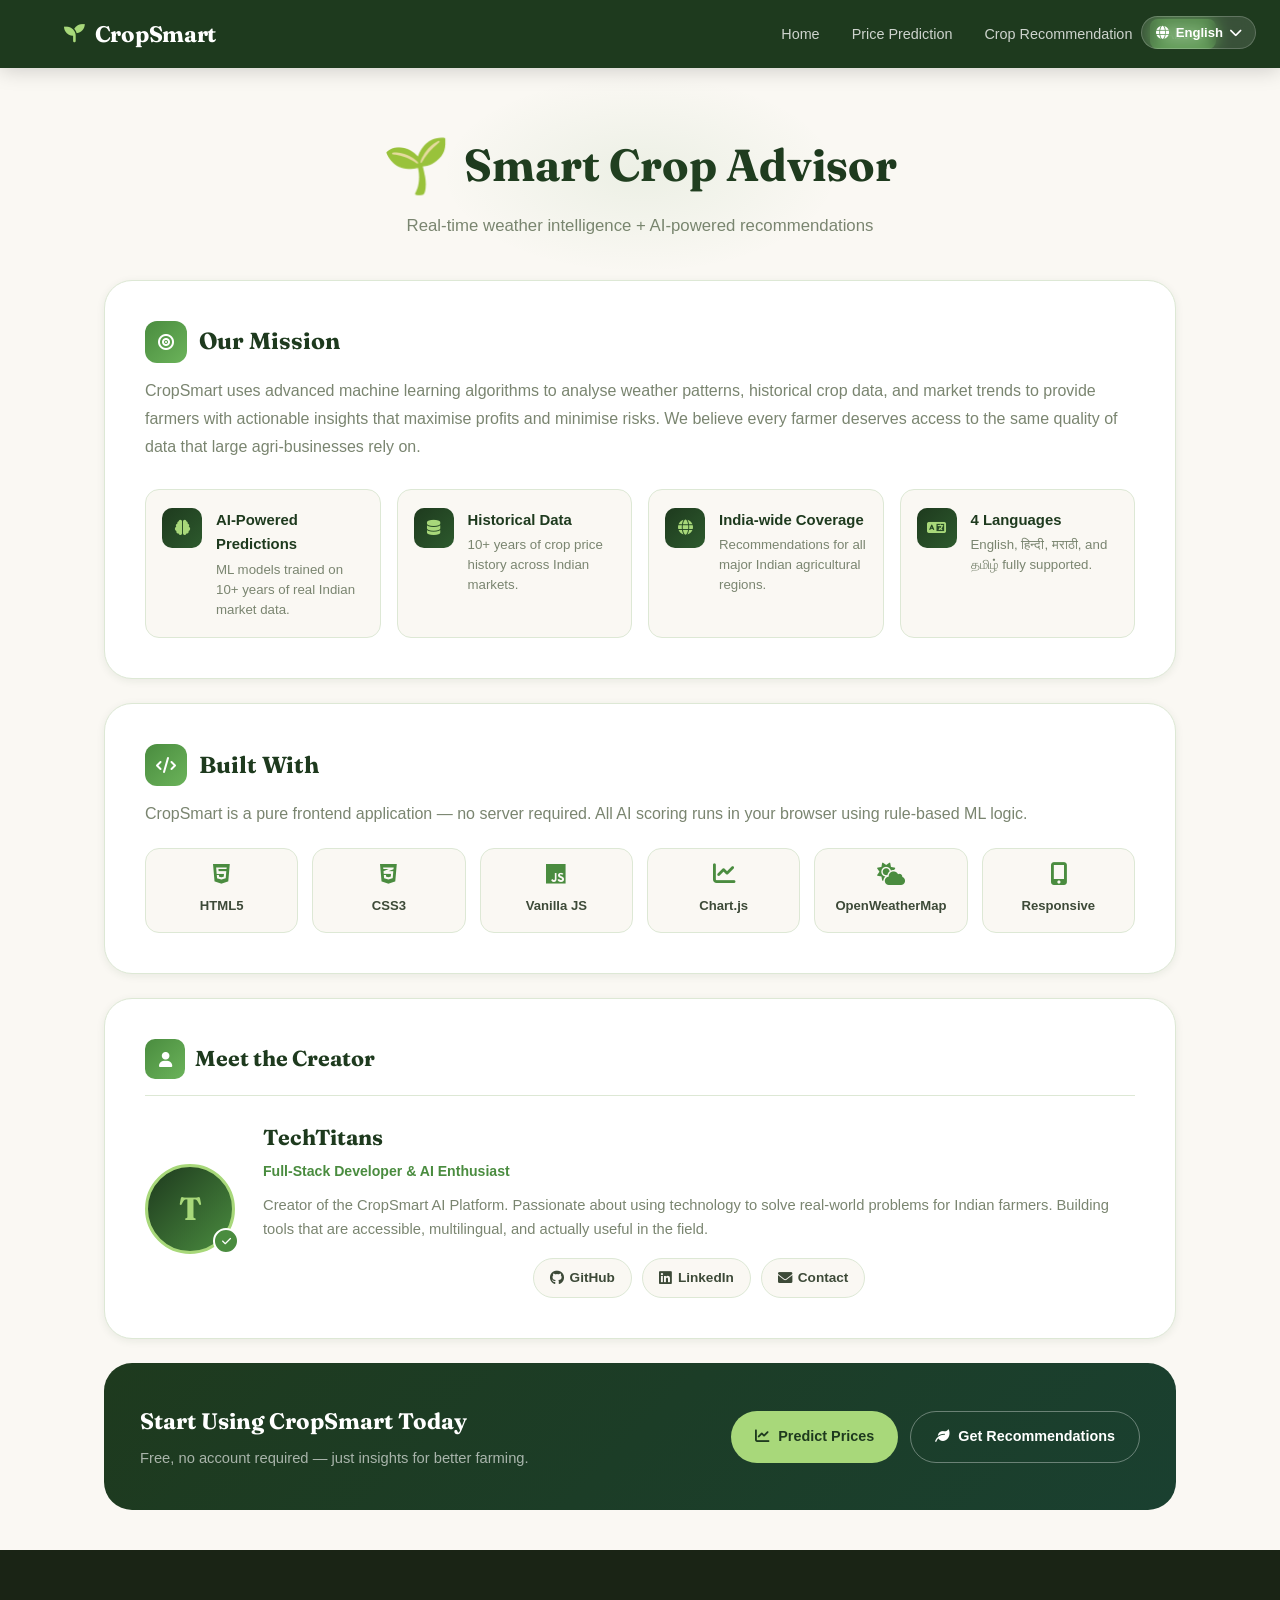
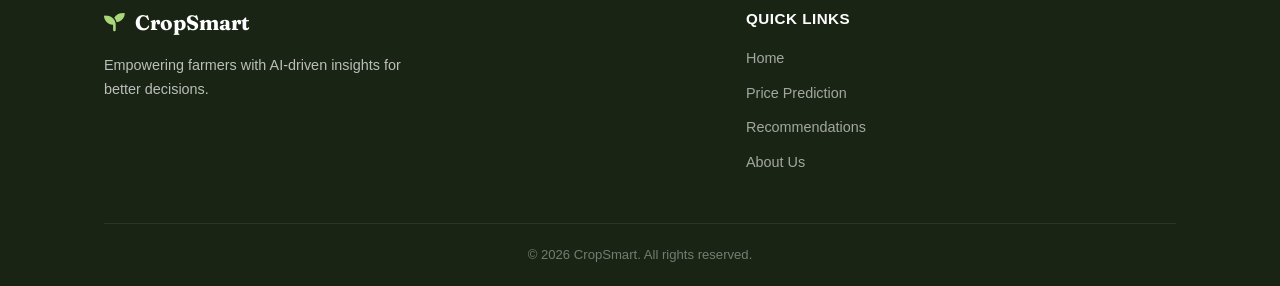
==== commit 56256710: "fix: unify i18n blob, wire language toggle on home, fix dead recommendation engine - Single canonica" ====
--- a/crop/about.html
+++ b/crop/about.html
@@ -327,12 +327,7 @@
         </div>
     </footer>
 
-    <script id="language-data" type="application/json">
-    {"en":{"page-title":"About CropSmart","page-subtitle":"Revolutionising agriculture with AI-powered insights for Indian farmers","mission-title":"Our Mission","mission-text":"CropSmart uses advanced machine learning algorithms to analyse weather patterns, historical crop data, and market trends to provide farmers with actionable insights that maximise profits and minimise risks. We believe every farmer deserves access to the same quality of data that large agri-businesses rely on.","feat-1":"AI-Powered Predictions","feat-1-desc":"ML models trained on 10+ years of real Indian market data.","feat-2":"Historical Data","feat-2-desc":"10+ years of crop price history across Indian markets.","feat-3":"India-wide Coverage","feat-3-desc":"Recommendations for all major Indian agricultural regions.","feat-4":"4 Languages","feat-4-desc":"English, हिन्दी, मराठी, and தமிழ் fully supported.","tech-title":"Built With","tech-desc":"CropSmart is a pure frontend application — no server required. All AI scoring runs in your browser using rule-based ML logic.","creator-title":"Meet the Creator","creator-role":"Full-Stack Developer & AI Enthusiast","creator-bio":"Creator of the CropSmart AI Platform. Passionate about using technology to solve real-world problems for Indian farmers. Building tools that are accessible, multilingual, and actually useful in the field.","cta-title":"Start Using CropSmart Today","cta-sub":"Free, no account required — just insights for better farming.","cta-price":"Predict Prices","cta-crop":"Get Recommendations","footer-tagline":"Empowering farmers with AI-driven insights for better decisions.","footer-links":"Quick Links","footer-home":"Home","footer-price":"Price Prediction","footer-recommend":"Recommendations","footer-about":"About Us"},
-    "hi":{"page-title":"CropSmart के बारे में","page-subtitle":"भारतीय किसानों के लिए AI-संचालित अंतर्दृष्टि के साथ कृषि में क्रांति","mission-title":"हमारा मिशन","mission-text":"CropSmart मौसम के पैटर्न, ऐतिहासिक फसल डेटा और बाजार के रुझानों का विश्लेषण करने के लिए उन्नत मशीन लर्निंग एल्गोरिदम का उपयोग करता है।","feat-1":"AI-संचालित भविष्यवाणियां","feat-1-desc":"10+ वर्षों के वास्तविक भारतीय बाजार डेटा पर प्रशिक्षित ML मॉडल।","feat-2":"ऐतिहासिक डेटा","feat-2-desc":"10+ वर्षों का फसल मूल्य इतिहास।","feat-3":"भारत-व्यापी कवरेज","feat-3-desc":"सभी प्रमुख भारतीय कृषि क्षेत्रों के लिए सिफारिशें।","feat-4":"4 भाषाएं","feat-4-desc":"अंग्रेजी, हिन्दी, मराठी और तमिल पूरी तरह समर्थित।","tech-title":"किससे बनाया गया","tech-desc":"CropSmart एक शुद्ध फ्रंटएंड एप्लिकेशन है — कोई सर्वर नहीं।","creator-title":"निर्माता से मिलें","creator-role":"फुल-स्टैक डेवलपर और AI उत्साही","creator-bio":"CropSmart AI प्लेटफॉर्म के निर्माता। भारतीय किसानों के लिए वास्तविक समस्याओं को हल करने के लिए प्रौद्योगिकी का उपयोग करने के बारे में जोशीले।","cta-title":"आज CropSmart का उपयोग शुरू करें","cta-sub":"मुफ्त, कोई खाता नहीं — बेहतर खेती के लिए बस अंतर्दृष्टि।","cta-price":"कीमतें अनुमान लगाएं","cta-crop":"सिफारिशें प्राप्त करें","footer-tagline":"किसानों को बेहतर निर्णय लेने के लिए AI-संचालित अंतर्दृष्टि।","footer-links":"त्वरित लिंक","footer-home":"होम","footer-price":"मूल्य पूर्वानुमान","footer-recommend":"सिफारिशें","footer-about":"हमारे बारे में"},
-    "mr":{"page-title":"CropSmart बद्दल","page-subtitle":"भारतीय शेतकऱ्यांसाठी AI-चालित अंतर्दृष्टीसह शेतीत क्रांती","mission-title":"आमचे ध्येय","mission-text":"CropSmart हवामानाचे नमुने, ऐतिहासिक पिक डेटा आणि बाजार ट्रेंडचे विश्लेषण करण्यासाठी प्रगत मशीन लर्निंग अल्गोरिदम वापरते।","feat-1":"AI-चालित भविष्यवाणी","feat-1-desc":"10+ वर्षांच्या भारतीय बाजार डेटावर प्रशिक्षित ML मॉडेल।","feat-2":"ऐतिहासिक डेटा","feat-2-desc":"10+ वर्षांचा पिक किमत इतिहास।","feat-3":"भारत-व्यापी कव्हरेज","feat-3-desc":"सर्व प्रमुख भारतीय कृषी क्षेत्रांसाठी शिफारशी।","feat-4":"4 भाषा","feat-4-desc":"इंग्रजी, हिन्दी, मराठी आणि तमिळ पूर्णपणे समर्थित।","tech-title":"कोणत्या तंत्रज्ञानाने बनवले","tech-desc":"CropSmart एक शुद्ध फ्रंटएंड अॅप्लिकेशन आहे — कोणताही सर्व्हर नाही।","creator-title":"निर्मात्याशी भेटा","creator-role":"फुल-स्टॅक डेव्हलपर आणि AI उत्साही","creator-bio":"CropSmart AI प्लॅटफॉर्मचे निर्माते. भारतीय शेतकऱ्यांसाठी वास्तविक समस्या सोडवण्यासाठी तंत्रज्ञान वापरण्याबद्दल उत्साही.","cta-title":"आज CropSmart वापरणे सुरू करा","cta-sub":"मोफत, कोणतेही खाते नाही — बेहतर शेतीसाठी अंतर्दृष्टी।","cta-price":"किमती अंदाज लावा","cta-crop":"शिफारशी मिळवा","footer-tagline":"शेतकऱ्यांना बेहतर निर्णय घेण्यासाठी AI-चालित अंतर्दृष्टी।","footer-links":"द्रुत लिंक्स","footer-home":"होम","footer-price":"किमत अंदाज","footer-recommend":"शिफारशी","footer-about":"आमच्याबद्दल"},
-    "ta":{"page-title":"CropSmart பற்றி","page-subtitle":"இந்திய விவசாயிகளுக்கு AI நுண்ணறிவுடன் விவசாயத்தில் புரட்சி","mission-title":"எங்கள் நோக்கம்","mission-text":"CropSmart வானிலை வடிவங்கள், வரலாற்று பயிர் தரவு மற்றும் சந்தை போக்குகளை பகுப்பாய்வு செய்ய மேம்பட்ட ML அல்கோரிதம்களைப் பயன்படுத்துகிறது.","feat-1":"AI கணிப்புகள்","feat-1-desc":"10+ ஆண்டுகள் இந்திய சந்தை தரவில் பயிற்சி பெற்ற ML மாதிரிகள்.","feat-2":"வரலாற்று தரவு","feat-2-desc":"10+ ஆண்டுகள் பயிர் விலை வரலாறு.","feat-3":"இந்தியா முழுவதும்","feat-3-desc":"அனைத்து முக்கிய இந்திய விவசாய பகுதிகளுக்கும் பரிந்துரைகள்.","feat-4":"4 மொழிகள்","feat-4-desc":"ஆங்கிலம், हिन्दी, मराठी மற்றும் தமிழ் முழுமையாக ஆதரிக்கப்படுகிறது.","tech-title":"என்னால் கட்டப்பட்டது","tech-desc":"CropSmart ஒரு தூய முன்நிலை பயன்பாடு — சர்வர் தேவையில்லை.","creator-title":"படைப்பாளரை சந்திக்கவும்","creator-role":"முழு-ஸ்டாக் டெவலப்பர் மற்றும் AI ஆர்வலர்","creator-bio":"CropSmart AI தளத்தின் படைப்பாளர். இந்திய விவசாயிகளுக்கான உண்மையான பிரச்சினைகளை தொழில்நுட்பம் மூலம் தீர்க்க ஆர்வமுடையவர்.","cta-title":"இன்று CropSmart பயன்படுத்தத் தொடங்குங்கள்","cta-sub":"இலவசம், கணக்கு தேவையில்லை — சிறந்த விவசாயத்திற்கான நுண்ணறிவுகள்.","cta-price":"விலைகளை கணிக்கவும்","cta-crop":"பரிந்துரைகளைப் பெறவும்","footer-tagline":"விவசாயிகளுக்கு AI நுண்ணறிவை வழங்குதல்.","footer-links":"விரைவு இணைப்புகள்","footer-home":"முகப்பு","footer-price":"விலை கணிப்பு","footer-recommend":"பரிந்துரைகள்","footer-about":"எங்களைப் பற்றி"}}
-    </script>
+    <script id="language-data" type="application/json">{"en":{"page-title":"Smart Crop Advisor","page-subtitle":"Real-time weather intelligence + AI-powered recommendations","weather-title":"Detect Your Weather","weather-desc":"Allow location access to auto-fill temperature, humidity & rainfall with live data","weather-btn":"Use My Location","metric-temp":"Temperature","metric-humidity":"Humidity","metric-rainfall":"Rainfall (24h)","form-title":"Your Farm Details","label-temp":"Temperature","label-humidity":"Humidity","label-rainfall":"Rainfall (Next 24h)","label-soil":"Soil Type","label-area":"Farm Area","label-region":"Region","badge-live":"Live","badge-detected":"Detected","soil-loamy":"🟫 Loamy Soil","soil-sandy":"🟨 Sandy Soil","soil-clay":"🟪 Clay Soil","soil-red":"🔴 Red Soil","unit-hectares":"hectares","region-punjab":"🌾 Punjab","region-maharashtra":"🌾 Maharashtra","region-tamilnadu":"🌾 Tamil Nadu","region-karnataka":"🌾 Karnataka","region-gujarat":"🌾 Gujarat","region-rajasthan":"🌾 Rajasthan","region-up":"🌾 Uttar Pradesh","region-mp":"🌾 Madhya Pradesh","region-andhra":"🌾 Andhra Pradesh","region-telangana":"🌾 Telangana","region-other":"🌾 Other","btn-analyze":"Get Smart Recommendations","results-title":"Top Crop Recommendations","results-subtitle":"Based on your weather & farm conditions","footer-tagline":"Empowering farmers with AI-driven insights for better decisions.","footer-links":"Quick Links","footer-price":"Price Prediction","footer-recommend":"Recommendations","footer-about":"About Us","price-title":"Price Prediction Engine","price-subtitle":"Get 7-day accurate price forecasts for your crops","info-heading":"Real-time Market Data","info-text":"Powered by advanced ML algorithms analyzing market trends and historical data","label-crop":"Select Crop","label-market":"Market Location","opt-choose":"Choose a crop","opt-select":"Select market...","crop-rice":"🍚 Rice","crop-wheat":"🌾 Wheat","crop-maize":"🌽 Maize","crop-soybean":"🫘 Soybean","crop-cotton":"⚪ Cotton","market-delhi":"🏙️ Delhi","market-mumbai":"🏙️ Mumbai","market-chennai":"🏙️ Chennai","market-kolkata":"🏙️ Kolkata","market-bangalore":"🏙️ Bangalore","market-hyderabad":"🏙️ Hyderabad","btn-predict":"Predict Price","label-today":"Today's Price","rec-good":"Good time to sell!","price-low":"Lowest Expected","price-high":"Highest Expected","footer-home":"Home","mission-title":"Our Mission","mission-text":"CropSmart uses advanced machine learning algorithms to analyse weather patterns, historical crop data, and market trends to provide farmers with actionable insights that maximise profits and minimise risks. We believe every farmer deserves access to the same quality of data that large agri-businesses rely on.","feat-1":"AI-Powered Predictions","feat-1-desc":"ML models trained on 10+ years of real Indian market data.","feat-2":"Historical Data","feat-2-desc":"10+ years of crop price history across Indian markets.","feat-3":"India-wide Coverage","feat-3-desc":"Recommendations for all major Indian agricultural regions.","feat-4":"4 Languages","feat-4-desc":"English, हिन्दी, मराठी, and தமிழ் fully supported.","tech-title":"Built With","tech-desc":"CropSmart is a pure frontend application — no server required. All AI scoring runs in your browser using rule-based ML logic.","creator-title":"Meet the Creator","creator-role":"Full-Stack Developer & AI Enthusiast","creator-bio":"Creator of the CropSmart AI Platform. Passionate about using technology to solve real-world problems for Indian farmers. Building tools that are accessible, multilingual, and actually useful in the field.","cta-title":"Start Using CropSmart Today","cta-sub":"Free, no account required — just insights for better farming.","cta-price":"Predict Prices","cta-crop":"Get Recommendations","crop-barley":"🌿 Barley","crop-sorghum":"🌾 Sorghum (Jowar)","crop-bajra":"🌾 Pearl Millet (Bajra)","crop-ragi":"🌾 Finger Millet (Ragi)","crop-chickpea":"🫘 Chickpea (Chana)","crop-pigeonpea":"🫘 Pigeon Pea (Tur/Arhar)","crop-lentil":"🫘 Lentil (Masoor)","crop-greengram":"🫘 Green Gram (Moong)","crop-blackgram":"🫘 Black Gram (Urad)","crop-mustard":"🟡 Mustard/Rapeseed","crop-groundnut":"🥜 Groundnut","crop-sunflower":"🌻 Sunflower","crop-sesame":"🌿 Sesame (Til)","crop-linseed":"🌿 Linseed","crop-castor":"🌿 Castor","crop-sugarcane":"🎋 Sugarcane","crop-jute":"🌿 Jute","crop-tobacco":"🍂 Tobacco","crop-turmeric":"🟡 Turmeric","crop-chilli":"🌶️ Chilli","crop-coriander":"🌿 Coriander","crop-cumin":"🌿 Cumin (Jeera)","crop-ginger":"🫚 Ginger","crop-garlic":"🧄 Garlic","crop-onion":"🧅 Onion","crop-potato":"🥔 Potato","crop-tomato":"🍅 Tomato","crop-brinjal":"🍆 Brinjal","crop-okra":"🌿 Okra (Bhindi)","crop-cabbage":"🥬 Cabbage","crop-cauliflower":"🥦 Cauliflower","crop-banana":"🍌 Banana","crop-mango":"🥭 Mango","crop-grapes":"🍇 Grapes","crop-pomegranate":"🍎 Pomegranate","crop-orange":"🍊 Orange","market-amritsar":"🌾 Amritsar (Punjab)","market-ludhiana":"🌾 Ludhiana (Punjab)","market-chandigarh":"🏙️ Chandigarh","market-jaipur":"🏙️ Jaipur (Rajasthan)","market-jodhpur":"🏙️ Jodhpur (Rajasthan)","market-agra":"🏙️ Agra (UP)","market-lucknow":"🏙️ Lucknow (UP)","market-kanpur":"🏙️ Kanpur (UP)","market-varanasi":"🏙️ Varanasi (UP)","market-meerut":"🏙️ Meerut (UP)","market-haridwar":"🏙️ Haridwar (Uttarakhand)","market-shimla":"🏔️ Shimla (HP)","market-dehradun":"🏔️ Dehradun (Uttarakhand)","market-pune":"🏙️ Pune (Maharashtra)","market-nagpur":"🍊 Nagpur (Maharashtra)","market-nashik":"🍇 Nashik (Maharashtra)","market-amravati":"🌿 Amravati (Maharashtra)","market-aurangabad":"🏙️ Chhatrapati Sambhajinagar (MH)","market-kolhapur":"🏙️ Kolhapur (Maharashtra)","market-surat":"🏙️ Surat (Gujarat)","market-ahmedabad":"🏙️ Ahmedabad (Gujarat)","market-rajkot":"🏙️ Rajkot (Gujarat)","market-vadodara":"🏙️ Vadodara (Gujarat)","market-indore":"🏙️ Indore (MP)","market-bhopal":"🏙️ Bhopal (MP)","market-gwalior":"🏙️ Gwalior (MP)","market-jabalpur":"🏙️ Jabalpur (MP)","market-coimbatore":"🏙️ Coimbatore (TN)","market-madurai":"🏙️ Madurai (TN)","market-trichy":"🏙️ Trichy (TN)","market-salem":"🏙️ Salem (TN)","market-mysore":"🏙️ Mysore (Karnataka)","market-hubli":"🏙️ Hubli-Dharwad (Karnataka)","market-mangalore":"🏙️ Mangalore (Karnataka)","market-kochi":"🌴 Kochi (Kerala)","market-thiruvananthapuram":"🌴 Thiruvananthapuram (Kerala)","market-kozhikode":"🌴 Kozhikode (Kerala)","market-vijayawada":"🏙️ Vijayawada (AP)","market-visakhapatnam":"🏙️ Visakhapatnam (AP)","market-guntur":"🌶️ Guntur (AP)","market-warangal":"🏙️ Warangal (Telangana)","market-patna":"🏙️ Patna (Bihar)","market-gaya":"🏙️ Gaya (Bihar)","market-muzaffarpur":"🏙️ Muzaffarpur (Bihar)","market-bhubaneswar":"🏙️ Bhubaneswar (Odisha)","market-cuttack":"🏙️ Cuttack (Odisha)","market-sambalpur":"🏙️ Sambalpur (Odisha)","market-ranchi":"🏙️ Ranchi (Jharkhand)","market-jamshedpur":"🏙️ Jamshedpur (Jharkhand)","market-siliguri":"🏔️ Siliguri (WB)","market-asansol":"🏙️ Asansol (WB)","market-guwahati":"🏙️ Guwahati (Assam)","market-dibrugarh":"🍵 Dibrugarh (Assam)","market-raipur":"🏙️ Raipur (Chhattisgarh)","market-bilaspur":"🏙️ Bilaspur (CG)","market-nagpur_vidarbha":"🌿 Nagpur APMC (Vidarbha)","market-yavatmal":"🌿 Yavatmal (Maharashtra)","soil-select":"— Select Soil —","crop-opt":"— Choose a crop —","market-opt":"— Select market —","nav-home":"Home","nav-price":"Price Prediction","nav-recommend":"Crop Recommendation","nav-about":"About","hero-h1":"Smart Farming Starts Here","hero-p":"AI-powered crop recommendations and price predictions tailored for Indian farmers. Make data-driven decisions and maximise your profits.","btn-get-advice":"Get Crop Advice","btn-predict-prices":"Predict Prices","stat1-title":"AI Recommendations","stat2-title":"Price Forecasts","stat3-title":"Live Weather","features-h2":"Everything You Need to Farm Smarter","features-p":"Powerful AI tools designed specifically for Indian agricultural conditions","feat1-h3":"AI Crop Advisor","feat1-p":"Get personalised crop recommendations based on your local weather, soil type, and farm area with profit forecasts.","feat2-h3":"Price Predictions","feat2-p":"7-day market price forecasts for rice, wheat, maize, soybean, and cotton across major Indian APMCs.","feat3-h3":"Live Weather","feat3-p":"Auto-detect your location and fill farm conditions using real-time OpenWeatherMap data instantly.","feat4-h3":"4 Languages","feat4-p":"Use CropSmart in English, हिन्दी, मराठी, or தமிழ் — fully localised for every Indian farmer.","crops-section-h2":"Our Crops","crops-section-p":"Track prices and get recommendations for these major Indian crops","cta-h2":"Ready to Grow Smarter?","cta-p":"Free to use — no account required. Just insights for better farming.","cta-btn":"Get Started Free","rec-page-h1":"🌾 Smart Crop Advisor","rec-page-p":"Real-time weather intelligence + AI-powered recommendations","weather-card-h3":"Detect Your Weather","weather-card-p":"Allow location access to auto-fill temperature, humidity & rainfall with live data","form-title-rec":"Your Farm Details","rec-btn":"Get Smart Recommendations","rec-results-h2":"Top Crop Recommendations","rec-results-p":"Based on your weather & farm conditions","price-page-h1":"📈 Price Prediction Engine","price-page-p":"Get 7-day accurate price forecasts for your crops","price-info-strong":"Real-time Market Data","price-info-p":"Powered by ML algorithms analyzing market trends and historical data across Indian APMCs","form-title-price":"Predict Market Prices","price-btn":"Predict Price","price-results-h2":"7-Day Price Forecast","price-results-p":"Market predictions based on current trends","label-low":"Lowest Expected —","label-high":"Highest Expected —","about-h1":"🌱 About CropSmart","about-p":"Revolutionising agriculture with AI-powered insights for Indian farmers","stat1-sub":"5 crops analyzed","stat2-sub":"7-day predictions","stat3-sub":"Real-time detection"},"hi":{"page-title":"स्मार्ट फसल सलाहकार","page-subtitle":"रीयल-टाइम मौसम खुफिया + AI संचालित सिफारिशें","weather-title":"अपना मौसम खोजें","weather-desc":"तापमान, आर्द्रता और वर्षा को स्वचालित रूप से भरने के लिए स्थान पहुंच की अनुमति दें","weather-btn":"मेरी लोकेशन इस्तेमाल करें","metric-temp":"तापमान","metric-humidity":"आर्द्रता","metric-rainfall":"वर्षा (24 घंटे)","form-title":"आपकी खेत की जानकारी","label-temp":"तापमान","label-humidity":"नमी","label-rainfall":"बारिश (अगले 24 घंटे)","label-soil":"मिट्टी का प्रकार","label-area":"खेत का क्षेत्रफल","label-region":"क्षेत्र","badge-live":"लाइव","badge-detected":"पता लगाया गया","soil-loamy":"🟫 दोमट मिट्टी","soil-sandy":"🟨 बलुई मिट्टी","soil-clay":"🟪 चिकनी मिट्टी","soil-red":"🔴 लाल मिट्टी","unit-hectares":"हेक्टेयर","region-punjab":"🌾 पंजाब","region-maharashtra":"🌾 महाराष्ट्र","region-tamilnadu":"🌾 तमिलनाडु","region-karnataka":"🌾 कर्नाटक","region-gujarat":"🌾 गुजरात","region-rajasthan":"🌾 राजस्थान","region-up":"🌾 उत्तर प्रदेश","region-mp":"🌾 मध्य प्रदेश","region-andhra":"🌾 आंध्र प्रदेश","region-telangana":"🌾 तेलंगाना","region-other":"🌾 अन्य","btn-analyze":"स्मार्ट सिफारिशें प्राप्त करें","results-title":"शीर्ष फसल सिफारिशें","results-subtitle":"आपके मौसम और खेत की स्थिति के आधार पर","footer-tagline":"किसानों को बेहतर निर्णय लेने के लिए AI संचालित अंतर्दृष्टि प्रदान करना।","footer-links":"त्वरित लिंक","footer-price":"मूल्य पूर्वानुमान","footer-recommend":"सिफारिशें","footer-about":"हमारे बारे में","nav-home":"होम","nav-price":"भाव पूर्वानुमान","nav-recommend":"फसल सलाह","nav-about":"हमारे बारे में","hero-h1":"स्मार्ट खेती यहीं से शुरू","hero-p":"AI-संचालित फसल सिफारिशें और भाव पूर्वानुमान — भारतीय किसानों के लिए। सही निर्णय लें और मुनाफ़ा बढ़ाएँ।","btn-get-advice":"फसल सलाह पाएँ","btn-predict-prices":"भाव जानें","stat1-title":"AI सिफारिशें","stat1-sub":"5 फसलों का विश्लेषण","stat2-title":"भाव पूर्वानुमान","stat2-sub":"7-दिन के अनुमान","stat3-title":"लाइव मौसम","stat3-sub":"रीयल-टाइम जानकारी","features-h2":"बेहतर खेती के लिए सब कुछ","features-p":"भारतीय कृषि के लिए बने शक्तिशाली AI औज़ार","feat1-h3":"AI फसल सलाहकार","feat1-p":"मौसम, मिट्टी और खेत के आधार पर व्यक्तिगत फसल सिफारिश और मुनाफ़ा अनुमान।","feat2-h3":"भाव पूर्वानुमान","feat2-p":"चावल, गेहूँ, मक्का, सोयाबीन और कपास के 7-दिन बाज़ार भाव।","feat3-h3":"लाइव मौसम","feat3-p":"अपनी जगह पहचानें और OpenWeatherMap से तुरंत खेत की स्थिति भरें।","feat4-h3":"4 भाषाएँ","feat4-p":"CropSmart को English, हिन्दी, मराठी या தமிழ் में इस्तेमाल करें — हर किसान के लिए।","crops-section-h2":"हमारी फसलें","crops-section-p":"इन प्रमुख फसलों के भाव देखें और सलाह पाएँ","cta-h2":"आज ही बेहतर खेती शुरू करें","cta-p":"मुफ़्त — कोई खाता नहीं। बस बेहतर खेती के लिए जानकारी।","cta-btn":"मुफ़्त शुरू करें","rec-page-h1":"🌾 स्मार्ट फसल सलाहकार","rec-page-p":"रीयल-टाइम मौसम + AI फसल सिफारिशें","weather-card-h3":"मौसम पहचानें","weather-card-p":"लोकेशन की अनुमति दें — तापमान, नमी और बारिश अपने आप भर जाएगी","form-title-rec":"आपकी खेत की जानकारी","soil-select":"— मिट्टी चुनें —","rec-btn":"स्मार्ट सिफारिशें पाएँ","rec-results-h2":"सर्वश्रेष्ठ फसल सिफारिशें","rec-results-p":"आपके मौसम और खेत की स्थिति के आधार पर","price-page-h1":"📈 भाव पूर्वानुमान इंजन","price-page-p":"अपनी फसलों के 7-दिन सटीक भाव पाएँ","price-info-strong":"रीयल-टाइम बाज़ार डेटा","price-info-p":"बाज़ार रुझान और ऐतिहासिक डेटा पर आधारित विश्लेषण","form-title-price":"बाज़ार भाव जानें","label-crop":"फसल चुनें","crop-opt":"— फसल चुनें —","label-market":"मंडी स्थान","market-opt":"— मंडी चुनें —","market-delhi":"🏙️ दिल्ली","market-mumbai":"🏙️ मुंबई","market-chennai":"🏙️ चेन्नई","market-kolkata":"🏙️ कोलकाता","market-bangalore":"🏙️ बैंगलोर","market-hyderabad":"🏙️ हैदराबाद","price-btn":"भाव जानें","price-results-h2":"7-दिन भाव पूर्वानुमान","price-results-p":"वर्तमान रुझानों पर आधारित अनुमान","label-today":"आज का भाव","label-low":"न्यूनतम अपेक्षित —","label-high":"अधिकतम अपेक्षित —","about-h1":"🌱 CropSmart के बारे में","price-title":"कीमत पूर्वानुमान इंजन","price-subtitle":"अपनी फसलों के लिए 7-दिवसीय सटीक कीमत पूर्वानुमान प्राप्त करें","info-heading":"रीयल-टाइम बाजार डेटा","info-text":"बाजार के रुझानों और ऐतिहासिक डेटा का विश्लेषण करने वाले उन्नत एमएल एल्गोरिदम द्वारा संचालित","opt-choose":"एक फसल चुनें","opt-select":"बाजार चुनें...","crop-rice":"🍚 चावल","crop-wheat":"🌾 गेहूं","crop-maize":"🌽 मकई","crop-soybean":"🫘 सोयाबीन","crop-cotton":"⚪ कपास","btn-predict":"कीमत की भविष्यवाणी करें","rec-good":"बेचने का अच्छा समय!","price-low":"सबसे कम अपेक्षित","price-high":"सर्वोच्च अपेक्षित","footer-home":"होम","mission-title":"हमारा मिशन","mission-text":"CropSmart मौसम के पैटर्न, ऐतिहासिक फसल डेटा और बाजार के रुझानों का विश्लेषण करने के लिए उन्नत मशीन लर्निंग एल्गोरिदम का उपयोग करता है।","feat-1":"AI-संचालित भविष्यवाणियां","feat-1-desc":"10+ वर्षों के वास्तविक भारतीय बाजार डेटा पर प्रशिक्षित ML मॉडल।","feat-2":"ऐतिहासिक डेटा","feat-2-desc":"10+ वर्षों का फसल मूल्य इतिहास।","feat-3":"भारत-व्यापी कवरेज","feat-3-desc":"सभी प्रमुख भारतीय कृषि क्षेत्रों के लिए सिफारिशें।","feat-4":"4 भाषाएं","feat-4-desc":"अंग्रेजी, हिन्दी, मराठी और तमिल पूरी तरह समर्थित।","tech-title":"किससे बनाया गया","tech-desc":"CropSmart एक शुद्ध फ्रंटएंड एप्लिकेशन है — कोई सर्वर नहीं।","creator-title":"निर्माता से मिलें","creator-role":"फुल-स्टैक डेवलपर और AI उत्साही","creator-bio":"CropSmart AI प्लेटफॉर्म के निर्माता। भारतीय किसानों के लिए वास्तविक समस्याओं को हल करने के लिए प्रौद्योगिकी का उपयोग करने के बारे में जोशीले।","cta-title":"आज CropSmart का उपयोग शुरू करें","cta-sub":"मुफ्त, कोई खाता नहीं — बेहतर खेती के लिए बस अंतर्दृष्टि।","cta-price":"कीमतें अनुमान लगाएं","cta-crop":"सिफारिशें प्राप्त करें","crop-barley":"🌿जौ","crop-sorghum":"🌾ज्वार","crop-bajra":"🌾बाजरा","crop-ragi":"🌾रागी","crop-chickpea":"🫘चना","crop-pigeonpea":"🫘तूर दाल","crop-lentil":"🫘मसूर","crop-greengram":"🫘मूंग","crop-blackgram":"🫘उड़द","crop-mustard":"🟡सरसों","crop-groundnut":"🥜मूंगफली","crop-sunflower":"🌻सूरजमुखी","crop-sesame":"🌿तिल","crop-linseed":"🌿अलसी","crop-castor":"🌿अरंडी","crop-sugarcane":"🎋गन्ना","crop-jute":"🌿जूट","crop-tobacco":"🍂तंबाकू","crop-turmeric":"🟡हल्दी","crop-chilli":"🌶️मिर्च","crop-coriander":"🌿धनिया","crop-cumin":"🌿जीरा","crop-ginger":"🫚अदरक","crop-garlic":"🧄लहसुन","crop-onion":"🧅प्याज़","crop-potato":"🥔आलू","crop-tomato":"🍅टमाटर","crop-brinjal":"🍆बैंगन","crop-okra":"🌿भिंडी","crop-cabbage":"🥬पत्ता गोभी","crop-cauliflower":"🥦फूल गोभी","crop-banana":"🍌केला","crop-mango":"🥭आम","crop-grapes":"🍇अंगूर","crop-pomegranate":"🍎अनार","crop-orange":"🍊संतरा","market-amritsar":"🌾 Amritsar (Punjab)","market-ludhiana":"🌾 Ludhiana (Punjab)","market-chandigarh":"🏙️ Chandigarh","market-jaipur":"🏙️ Jaipur (Rajasthan)","market-jodhpur":"🏙️ Jodhpur (Rajasthan)","market-agra":"🏙️ Agra (UP)","market-lucknow":"🏙️ Lucknow (UP)","market-kanpur":"🏙️ Kanpur (UP)","market-varanasi":"🏙️ Varanasi (UP)","market-meerut":"🏙️ Meerut (UP)","market-haridwar":"🏙️ Haridwar (Uttarakhand)","market-shimla":"🏔️ Shimla (HP)","market-dehradun":"🏔️ Dehradun (Uttarakhand)","market-pune":"🏙️ Pune (Maharashtra)","market-nagpur":"🍊 Nagpur (Maharashtra)","market-nashik":"🍇 Nashik (Maharashtra)","market-amravati":"🌿 Amravati (Maharashtra)","market-aurangabad":"🏙️ Chhatrapati Sambhajinagar (MH)","market-kolhapur":"🏙️ Kolhapur (Maharashtra)","market-surat":"🏙️ Surat (Gujarat)","market-ahmedabad":"🏙️ Ahmedabad (Gujarat)","market-rajkot":"🏙️ Rajkot (Gujarat)","market-vadodara":"🏙️ Vadodara (Gujarat)","market-indore":"🏙️ Indore (MP)","market-bhopal":"🏙️ Bhopal (MP)","market-gwalior":"🏙️ Gwalior (MP)","market-jabalpur":"🏙️ Jabalpur (MP)","market-coimbatore":"🏙️ Coimbatore (TN)","market-madurai":"🏙️ Madurai (TN)","market-trichy":"🏙️ Trichy (TN)","market-salem":"🏙️ Salem (TN)","market-mysore":"🏙️ Mysore (Karnataka)","market-hubli":"🏙️ Hubli-Dharwad (Karnataka)","market-mangalore":"🏙️ Mangalore (Karnataka)","market-kochi":"🌴 Kochi (Kerala)","market-thiruvananthapuram":"🌴 Thiruvananthapuram (Kerala)","market-kozhikode":"🌴 Kozhikode (Kerala)","market-vijayawada":"🏙️ Vijayawada (AP)","market-visakhapatnam":"🏙️ Visakhapatnam (AP)","market-guntur":"🌶️ Guntur (AP)","market-warangal":"🏙️ Warangal (Telangana)","market-patna":"🏙️ Patna (Bihar)","market-gaya":"🏙️ Gaya (Bihar)","market-muzaffarpur":"🏙️ Muzaffarpur (Bihar)","market-bhubaneswar":"🏙️ Bhubaneswar (Odisha)","market-cuttack":"🏙️ Cuttack (Odisha)","market-sambalpur":"🏙️ Sambalpur (Odisha)","market-ranchi":"🏙️ Ranchi (Jharkhand)","market-jamshedpur":"🏙️ Jamshedpur (Jharkhand)","market-siliguri":"🏔️ Siliguri (WB)","market-asansol":"🏙️ Asansol (WB)","market-guwahati":"🏙️ Guwahati (Assam)","market-dibrugarh":"🍵 Dibrugarh (Assam)","market-raipur":"🏙️ Raipur (Chhattisgarh)","market-bilaspur":"🏙️ Bilaspur (CG)","market-nagpur_vidarbha":"🌿 Nagpur APMC (Vidarbha)","market-yavatmal":"🌿 Yavatmal (Maharashtra)","about-p":"भारतीय किसानों के लिए AI-संचालित अंतर्दृष्टि से कृषि में क्रांति"},"mr":{"page-title":"स्मार्ट पिक सल्लागार","page-subtitle":"रीअल-टाइम हवामान बुद्धिमत्ता + AI-संचालित शिफारशी","weather-title":"तुमचे हवामान शोधा","weather-desc":"तापमान, आर्द्रता आणि पाऊस स्वयंचलितपणे भरण्यासाठी स्थान प्रवेश अनुमती द्या","weather-btn":"माझी लोकेशन वापरा","metric-temp":"तापमान","metric-humidity":"आर्द्रता","metric-rainfall":"पाऊस (२४ तास)","form-title":"आपल्या शेताची माहिती","label-temp":"तापमान","label-humidity":"आर्द्रता","label-rainfall":"पाऊस (पुढील २४ तास)","label-soil":"जमिनीचा प्रकार","label-area":"शेताचे क्षेत्र","label-region":"क्षेत्र","badge-live":"लाइव","badge-detected":"शोधले","soil-loamy":"🟫 गाळी जमीन","soil-sandy":"🟨 वाळू जमीन","soil-clay":"🟪 चिकणमाती","soil-red":"🔴 लाल जमीन","unit-hectares":"हेक्टर","region-punjab":"🌾 पंजाब","region-maharashtra":"🌾 महाराष्ट्र","region-tamilnadu":"🌾 तमिळनाडु","region-karnataka":"🌾 कर्नाटक","region-gujarat":"🌾 गुजरात","region-rajasthan":"🌾 राजस्थान","region-up":"🌾 उत्तर प्रदेश","region-mp":"🌾 मध्य प्रदेश","region-andhra":"🌾 आंध्र प्रदेश","region-telangana":"🌾 तेलंगाना","region-other":"🌾 इतर","btn-analyze":"स्मार्ट शिफारशी मिळवा","results-title":"शीर्ष पिक शिफारशी","results-subtitle":"तुमच्या हवामान आणि शेताच्या परिस्थितीच्या आधारे","footer-tagline":"किसानांना बेहतर निर्णय घेण्यासाठी AI-चालित अंतर्दृष्टी प्रदान करणे।","footer-links":"द्रुत लिंक्स","footer-price":"किंमत अंदाज","footer-recommend":"शिफारशी","footer-about":"आमच्याबद्दल","nav-home":"मुख्यपृष्ठ","nav-price":"भाव अंदाज","nav-recommend":"पीक सल्ला","nav-about":"आमच्याबद्दल","hero-h1":"स्मार्ट शेती येथून सुरू","hero-p":"AI-आधारित पीक सल्ला आणि भाव अंदाज — भारतीय शेतकऱ्यांसाठी. योग्य निर्णय घ्या आणि नफा वाढवा.","btn-get-advice":"पीक सल्ला घ्या","btn-predict-prices":"भाव पहा","stat1-title":"एआय सल्ला","stat1-sub":"५ पिकांचे विश्लेषण","stat2-title":"भाव अंदाज","stat2-sub":"७-दिवसांचा अंदाज","stat3-title":"थेट हवामान","stat3-sub":"रिअल-टाइम माहिती","features-h2":"चांगल्या शेतीसाठी सर्व काही","features-p":"भारतीय शेतीसाठी बनवलेली शक्तिशाली एआय साधने","feat1-h3":"एआय पीक सल्लागार","feat1-p":"हवामान, जमीन आणि शेताच्या आधारे वैयक्तिक पीक शिफारस आणि नफा अंदाज.","feat2-h3":"भाव अंदाज","feat2-p":"भात, गहू, मका, सोयाबीन आणि कापसाचे ७-दिवसांचे बाजार भाव.","feat3-h3":"थेट हवामान","feat3-p":"तुमचे स्थान ओळखा आणि OpenWeatherMap वरून लगेच शेताची स्थिती भरा.","feat4-h3":"४ भाषा","feat4-p":"CropSmart English, हिन्दी, मराठी किंवा தமிழ் मध्ये वापरा — प्रत्येक शेतकऱ्यासाठी.","crops-section-h2":"आमची पिके","crops-section-p":"या प्रमुख पिकांचे भाव पहा आणि सल्ला घ्या","cta-h2":"आजपासून चांगली शेती सुरू करा","cta-p":"मोफत — खाते नको. फक्त चांगल्या शेतीसाठी माहिती.","cta-btn":"मोफत सुरू करा","rec-page-h1":"🌾 स्मार्ट पीक सल्लागार","rec-page-p":"रिअल-टाइम हवामान + एआय पीक शिफारस","weather-card-h3":"हवामान ओळखा","weather-card-p":"लोकेशन परवानगी द्या — तापमान, आर्द्रता आणि पाऊस आपोआप भरेल","form-title-rec":"तुमच्या शेताची माहिती","soil-select":"— जमीन निवडा —","rec-btn":"स्मार्ट शिफारस मिळवा","rec-results-h2":"सर्वोत्तम पीक शिफारस","rec-results-p":"तुमच्या हवामान व शेताच्या स्थितीनुसार","price-page-h1":"📈 भाव अंदाज इंजिन","price-page-p":"तुमच्या पिकांचे ७-दिवसांचे अचूक भाव मिळवा","price-info-strong":"रिअल-टाइम बाजार डेटा","price-info-p":"बाजार कल आणि ऐतिहासिक डेटावर आधारित विश्लेषण","form-title-price":"बाजार भाव जाणा","label-crop":"पीक निवडा","crop-opt":"— पीक निवडा —","label-market":"बाजार स्थान","market-opt":"— बाजार निवडा —","market-delhi":"🏙️ दिल्ली","market-mumbai":"🏙️ मुंबई","market-chennai":"🏙️ चेन्नई","market-kolkata":"🏙️ कोलकाता","market-bangalore":"🏙️ बंगळुरू","market-hyderabad":"🏙️ हैदराबाद","price-btn":"भाव जाणा","price-results-h2":"७-दिवसांचा भाव अंदाज","price-results-p":"सध्याच्या कलावर आधारित अंदाज","label-today":"आजचा भाव","label-low":"किमान अपेक्षित —","label-high":"कमाल अपेक्षित —","about-h1":"🌱 CropSmart बद्दल","price-title":"किमत अंदाज इंजिन","price-subtitle":"तुमच्या पिकांच्या 7-दिवसीय अचूक किमती अंदाज मिळवा","info-heading":"रीयल-टाइम बाजार डेटा","info-text":"बाजार ट्रेंड आणि ऐतिहासिक डेटा विश्लेषण करणारे प्रगत एमएल अल्गोरिदम द्वारे समर्थित","opt-choose":"एक पिक निवडा","opt-select":"बाजार निवडा...","crop-rice":"🍚 तांदूळ","crop-wheat":"🌾 गहू","crop-maize":"🌽 कोंबडी","crop-soybean":"🫘 सोयाबीन","crop-cotton":"⚪ कापूस","btn-predict":"किमत अंदाज लावा","rec-good":"विक्री करण्याचा चांगला वेळ!","price-low":"सर्वात कमी अपेक्षित","price-high":"सर्वोच्च अपेक्षित","footer-home":"होम","mission-title":"आमचे ध्येय","mission-text":"CropSmart हवामानाचे नमुने, ऐतिहासिक पिक डेटा आणि बाजार ट्रेंडचे विश्लेषण करण्यासाठी प्रगत मशीन लर्निंग अल्गोरिदम वापरते।","feat-1":"AI-चालित भविष्यवाणी","feat-1-desc":"10+ वर्षांच्या भारतीय बाजार डेटावर प्रशिक्षित ML मॉडेल।","feat-2":"ऐतिहासिक डेटा","feat-2-desc":"10+ वर्षांचा पिक किमत इतिहास।","feat-3":"भारत-व्यापी कव्हरेज","feat-3-desc":"सर्व प्रमुख भारतीय कृषी क्षेत्रांसाठी शिफारशी।","feat-4":"4 भाषा","feat-4-desc":"इंग्रजी, हिन्दी, मराठी आणि तमिळ पूर्णपणे समर्थित।","tech-title":"कोणत्या तंत्रज्ञानाने बनवले","tech-desc":"CropSmart एक शुद्ध फ्रंटएंड अॅप्लिकेशन आहे — कोणताही सर्व्हर नाही।","creator-title":"निर्मात्याशी भेटा","creator-role":"फुल-स्टॅक डेव्हलपर आणि AI उत्साही","creator-bio":"CropSmart AI प्लॅटफॉर्मचे निर्माते. भारतीय शेतकऱ्यांसाठी वास्तविक समस्या सोडवण्यासाठी तंत्रज्ञान वापरण्याबद्दल उत्साही.","cta-title":"आज CropSmart वापरणे सुरू करा","cta-sub":"मोफत, कोणतेही खाते नाही — बेहतर शेतीसाठी अंतर्दृष्टी।","cta-price":"किमती अंदाज लावा","cta-crop":"शिफारशी मिळवा","crop-barley":"🌿जव","crop-sorghum":"🌾ज्वारी","crop-bajra":"🌾बाजरी","crop-ragi":"🌾नाचणी","crop-chickpea":"🫘हरभरा","crop-pigeonpea":"🫘तूर डाळ","crop-lentil":"🫘मसूर","crop-greengram":"🫘मुग","crop-blackgram":"🫘उडीद","crop-mustard":"🟡मोहरी","crop-groundnut":"🥜भुईमूग","crop-sunflower":"🌻सूर्यफूल","crop-sesame":"🌿तिळ","crop-linseed":"🌿जवस","crop-castor":"🌿एरंड","crop-sugarcane":"🎋ऊस","crop-jute":"🌿ताग","crop-tobacco":"🍂तंबाखू","crop-turmeric":"🟡हळद","crop-chilli":"🌶️मिरची","crop-coriander":"🌿कोथिंबीर","crop-cumin":"🌿जिरे","crop-ginger":"🫚आले","crop-garlic":"🧄लसूण","crop-onion":"🧅कांदा","crop-potato":"🥔बटाटा","crop-tomato":"🍅टोमॅटो","crop-brinjal":"🍆वांगी","crop-okra":"🌿भेंडी","crop-cabbage":"🥬कोबी","crop-cauliflower":"🥦फूलकोबी","crop-banana":"🍌केळी","crop-mango":"🥭आंबा","crop-grapes":"🍇द्राक्षे","crop-pomegranate":"🍎डाळिंब","crop-orange":"🍊संत्रे","market-amritsar":"🌾 Amritsar (Punjab)","market-ludhiana":"🌾 Ludhiana (Punjab)","market-chandigarh":"🏙️ Chandigarh","market-jaipur":"🏙️ Jaipur (Rajasthan)","market-jodhpur":"🏙️ Jodhpur (Rajasthan)","market-agra":"🏙️ Agra (UP)","market-lucknow":"🏙️ Lucknow (UP)","market-kanpur":"🏙️ Kanpur (UP)","market-varanasi":"🏙️ Varanasi (UP)","market-meerut":"🏙️ Meerut (UP)","market-haridwar":"🏙️ Haridwar (Uttarakhand)","market-shimla":"🏔️ Shimla (HP)","market-dehradun":"🏔️ Dehradun (Uttarakhand)","market-pune":"🏙️ Pune (Maharashtra)","market-nagpur":"🍊 Nagpur (Maharashtra)","market-nashik":"🍇 Nashik (Maharashtra)","market-amravati":"🌿 Amravati (Maharashtra)","market-aurangabad":"🏙️ Chhatrapati Sambhajinagar (MH)","market-kolhapur":"🏙️ Kolhapur (Maharashtra)","market-surat":"🏙️ Surat (Gujarat)","market-ahmedabad":"🏙️ Ahmedabad (Gujarat)","market-rajkot":"🏙️ Rajkot (Gujarat)","market-vadodara":"🏙️ Vadodara (Gujarat)","market-indore":"🏙️ Indore (MP)","market-bhopal":"🏙️ Bhopal (MP)","market-gwalior":"🏙️ Gwalior (MP)","market-jabalpur":"🏙️ Jabalpur (MP)","market-coimbatore":"🏙️ Coimbatore (TN)","market-madurai":"🏙️ Madurai (TN)","market-trichy":"🏙️ Trichy (TN)","market-salem":"🏙️ Salem (TN)","market-mysore":"🏙️ Mysore (Karnataka)","market-hubli":"🏙️ Hubli-Dharwad (Karnataka)","market-mangalore":"🏙️ Mangalore (Karnataka)","market-kochi":"🌴 Kochi (Kerala)","market-thiruvananthapuram":"🌴 Thiruvananthapuram (Kerala)","market-kozhikode":"🌴 Kozhikode (Kerala)","market-vijayawada":"🏙️ Vijayawada (AP)","market-visakhapatnam":"🏙️ Visakhapatnam (AP)","market-guntur":"🌶️ Guntur (AP)","market-warangal":"🏙️ Warangal (Telangana)","market-patna":"🏙️ Patna (Bihar)","market-gaya":"🏙️ Gaya (Bihar)","market-muzaffarpur":"🏙️ Muzaffarpur (Bihar)","market-bhubaneswar":"🏙️ Bhubaneswar (Odisha)","market-cuttack":"🏙️ Cuttack (Odisha)","market-sambalpur":"🏙️ Sambalpur (Odisha)","market-ranchi":"🏙️ Ranchi (Jharkhand)","market-jamshedpur":"🏙️ Jamshedpur (Jharkhand)","market-siliguri":"🏔️ Siliguri (WB)","market-asansol":"🏙️ Asansol (WB)","market-guwahati":"🏙️ Guwahati (Assam)","market-dibrugarh":"🍵 Dibrugarh (Assam)","market-raipur":"🏙️ Raipur (Chhattisgarh)","market-bilaspur":"🏙️ Bilaspur (CG)","market-nagpur_vidarbha":"🌿 Nagpur APMC (Vidarbha)","market-yavatmal":"🌿 Yavatmal (Maharashtra)","about-p":"भारतीय शेतकऱ्यांसाठी AI-आधारित अंतर्दृष्टीने शेतीत क्रांती"},"ta":{"page-title":"ஸ்மார்ட் பயிர் ஆலோசகர்","page-subtitle":"நிலையான நேர வானிலை தகவல் + AI-உயர்த்திய பரிந்துரைகள்","weather-title":"உங்கள் வானிலையைக் கண்டறியவும்","weather-desc":"வெப்பநிலை, ஈரப்பதம் மற்றும் மழைப்பளவை தானாக நிரப்ப இருப்பிடம் அணுகலை அனுமதிக்கவும்","weather-btn":"என் இருப்பிடம்","metric-temp":"வெப்பநிலை","metric-humidity":"ஈரப்பதம்","metric-rainfall":"மழைப்பளவு (२४ மணிநேரம்)","form-title":"உங்கள் விவசாய நிலக்குறிப்பு","label-temp":"வெப்பநிலை","label-humidity":"ஈரப்பதம்","label-rainfall":"மழை (அடுத்த 24 மணி)","label-soil":"மண் வகை","label-area":"பண்ணை பரப்பு","label-region":"பிரதேசம்","badge-live":"நேரடி","badge-detected":"கண்டறிந்த","soil-loamy":"🟫 களிமண் கலப்பு","soil-sandy":"🟨 மணல் மண்","soil-clay":"🟪 களிமண்","soil-red":"🔴 சிவப்பு மண்","unit-hectares":"ஹெக்டேர்","region-punjab":"🌾 பஞ்சாப்","region-maharashtra":"🌾 மகாராஷ்டிரா","region-tamilnadu":"🌾 தமிழ்நாடு","region-karnataka":"🌾 கர்நாடகா","region-gujarat":"🌾 குஜராத்","region-rajasthan":"🌾 ராஜஸ்தான்","region-up":"🌾 உத்தரபிரதேசம்","region-mp":"🌾 மத்திய பிரதேசம்","region-andhra":"🌾 ஆந்திரப் பிரதேசம்","region-telangana":"🌾 தெலங்கானா","region-other":"🌾 வேறுபட்டவை","btn-analyze":"ஸ்மார்ட் பரிந்துரைகளைப் பெறவும்","results-title":"கீழ்சாய்ந்த பயிர் பரிந்துரைகள்","results-subtitle":"உங்கள் வானிலை மற்றும் விவசாய நிலம் நிலையின் அடிப்படையில்","footer-tagline":"விவசாயிகளுக்கு சிறந்த முடிவுகளை எடுக்க AI-உயர்த்திய நுண்ணறிவை வழங்குதல்.","footer-links":"விரைவு இணைப்புகள்","footer-price":"விலை முன்னறிவிப்பு","footer-recommend":"பரிந்துரைகள்","footer-about":"எங்களைப் பற்றி","nav-home":"முகப்பு","nav-price":"விலை கணிப்பு","nav-recommend":"பயிர் ஆலோசனை","nav-about":"எங்களை பற்றி","hero-h1":"ஸ்மார்ட் விவசாயம் இங்கே தொடங்குகிறது","hero-p":"AI அடிப்படையிலான பயிர் பரிந்துரை மற்றும் விலை கணிப்பு — இந்திய விவசாயிகளுக்காக. சரியான முடிவு எடுங்கள்.","btn-get-advice":"பயிர் ஆலோசனை பெறுங்கள்","btn-predict-prices":"விலை பாருங்கள்","stat1-title":"AI பரிந்துரைகள்","stat1-sub":"5 பயிர்கள் பகுப்பாய்வு","stat2-title":"விலை கணிப்பு","stat2-sub":"7-நாள் கணிப்பு","stat3-title":"நேரடி வானிலை","stat3-sub":"உண்மைநேர தகவல்","features-h2":"சிறந்த விவசாயத்திற்கு அனைத்தும்","features-p":"இந்திய வேளாண்மைக்காக வடிவமைக்கப்பட்ட AI கருவிகள்","feat1-h3":"AI பயிர் ஆலோசகர்","feat1-p":"வானிலை, மண் மற்றும் பண்ணை அடிப்படையில் தனிப்பயன் பரிந்துரை.","feat2-h3":"விலை கணிப்பு","feat2-p":"அரிசி, கோதுமை, மக்காச்சோளம், சோயா மற்றும் பருத்திக்கான 7-நாள் விலைகள்.","feat3-h3":"நேரடி வானிலை","feat3-p":"இருப்பிடத்தை கண்டறிந்து OpenWeatherMap தரவுடன் உடனடியாக நிரப்பு.","feat4-h3":"4 மொழிகள்","feat4-p":"English, हिन्दी, मराठी அல்லது தமிழில் பயன்படுத்தலாம் — ஒவ்வொரு விவசாயிக்கும்.","crops-section-h2":"எங்கள் பயிர்கள்","crops-section-p":"இந்த முக்கிய பயிர்களின் விலைகளைப் பாருங்கள்","cta-h2":"இன்றே சிறந்த விவசாயத்தைத் தொடங்குங்கள்","cta-p":"இலவசம் — கணக்கு தேவையில்லை. சிறந்த விவசாயத்திற்கான தகவல்.","cta-btn":"இலவசமாக தொடங்குங்கள்","rec-page-h1":"🌾 ஸ்மார்ட் பயிர் ஆலோசகர்","rec-page-p":"நேரடி வானிலை + AI பரிந்துரை","weather-card-h3":"வானிலை கண்டறியுங்கள்","weather-card-p":"இருப்பிட அனுமதி வழங்கவும் — வெப்பநிலை, ஈரப்பதம் தானாக நிரப்பப்படும்","form-title-rec":"உங்கள் பண்ணை விவரங்கள்","soil-select":"— மண் தேர்வு —","rec-btn":"ஸ்மார்ட் பரிந்துரை பெறுங்கள்","rec-results-h2":"சிறந்த பயிர் பரிந்துரைகள்","rec-results-p":"வானிலை மற்றும் பண்ணை அடிப்படையில்","price-page-h1":"📈 விலை கணிப்பு இயந்திரம்","price-page-p":"7-நாள் துல்லியமான விலை கணிப்பு","price-info-strong":"நேரடி சந்தை தரவு","price-info-p":"சந்தை போக்கு மற்றும் வரலாற்று தரவு அடிப்படையில்","form-title-price":"சந்தை விலை கணிக்க","label-crop":"பயிர் தேர்வு","crop-opt":"— பயிர் தேர்வு —","label-market":"சந்தை இடம்","market-opt":"— சந்தை தேர்வு —","market-delhi":"🏙️ டெல்லி","market-mumbai":"🏙️ மும்பை","market-chennai":"🏙️ சென்னை","market-kolkata":"🏙️ கொல்கத்தா","market-bangalore":"🏙️ பெங்களூரு","market-hyderabad":"🏙️ ஐதராபாத்","price-btn":"விலை கணிக்க","price-results-h2":"7-நாள் விலை கணிப்பு","price-results-p":"தற்போதைய போக்கு அடிப்படையில்","label-today":"இன்றைய விலை","label-low":"குறைந்தபட்ச —","label-high":"அதிகபட்ச —","about-h1":"🌱 CropSmart பற்றி","price-title":"விலை கணிப்பு இंजिन","price-subtitle":"உங்கள் பயிர்களுக்கு 7-நாள் துல்லியமான விலை முன்னறிவிப்புகளைப் பெறுங்கள்","info-heading":"நிலையான சந்தை தரவு","info-text":"சந்தை போக்குகள் மற்றும் வரலாற்று தரவை பகுப்பாய்வு செய்யும் மேம்பட்ட ML அல்கோரிதம்கள் எவ்வாறு ஆதரிக்கப்படுகிறது","opt-choose":"பயிர் தேர்ந்தெடுக்கவும்","opt-select":"சந்தை தேர்ந்தெடுக்கவும்...","crop-rice":"🍚 அரிசி","crop-wheat":"🌾 கோதுமை","crop-maize":"🌽 மக்காச்சோளம்","crop-soybean":"🫘 சோயாபீன்","crop-cotton":"⚪ பருத்தி","btn-predict":"விலை கணிக்கவும்","rec-good":"விற்பனை செய்ய நல்ல நேரம்!","price-low":"மிகக் குறைந்த அপेக்षை","price-high":"மிக உயர்ந்த அபेக்षை","footer-home":"முகப்பு","mission-title":"எங்கள் நோக்கம்","mission-text":"CropSmart வானிலை வடிவங்கள், வரலாற்று பயிர் தரவு மற்றும் சந்தை போக்குகளை பகுப்பாய்வு செய்ய மேம்பட்ட ML அல்கோரிதம்களைப் பயன்படுத்துகிறது.","feat-1":"AI கணிப்புகள்","feat-1-desc":"10+ ஆண்டுகள் இந்திய சந்தை தரவில் பயிற்சி பெற்ற ML மாதிரிகள்.","feat-2":"வரலாற்று தரவு","feat-2-desc":"10+ ஆண்டுகள் பயிர் விலை வரலாறு.","feat-3":"இந்தியா முழுவதும்","feat-3-desc":"அனைத்து முக்கிய இந்திய விவசாய பகுதிகளுக்கும் பரிந்துரைகள்.","feat-4":"4 மொழிகள்","feat-4-desc":"ஆங்கிலம், हिन्दी, मराठी மற்றும் தமிழ் முழுமையாக ஆதரிக்கப்படுகிறது.","tech-title":"என்னால் கட்டப்பட்டது","tech-desc":"CropSmart ஒரு தூய முன்நிலை பயன்பாடு — சர்வர் தேவையில்லை.","creator-title":"படைப்பாளரை சந்திக்கவும்","creator-role":"முழு-ஸ்டாக் டெவலப்பர் மற்றும் AI ஆர்வலர்","creator-bio":"CropSmart AI தளத்தின் படைப்பாளர். இந்திய விவசாயிகளுக்கான உண்மையான பிரச்சினைகளை தொழில்நுட்பம் மூலம் தீர்க்க ஆர்வமுடையவர்.","cta-title":"இன்று CropSmart பயன்படுத்தத் தொடங்குங்கள்","cta-sub":"இலவசம், கணக்கு தேவையில்லை — சிறந்த விவசாயத்திற்கான நுண்ணறிவுகள்.","cta-price":"விலைகளை கணிக்கவும்","cta-crop":"பரிந்துரைகளைப் பெறவும்","crop-barley":"🌿பார்லி","crop-sorghum":"🌾சோளம்","crop-bajra":"🌾கம்பு","crop-ragi":"🌾கேழ்வரகு","crop-chickpea":"🫘கொண்டைக்கடலை","crop-pigeonpea":"🫘துவரம்","crop-lentil":"🫘மசூர்","crop-greengram":"🫘பச்சை பயறு","crop-blackgram":"🫘உளுத்து","crop-mustard":"🟡கடுகு","crop-groundnut":"🥜நிலக்கடலை","crop-sunflower":"🌻சூரியகாந்தி","crop-sesame":"🌿எள்","crop-linseed":"🌿ஆளி","crop-castor":"🌿ஆமணக்கு","crop-sugarcane":"🎋கரும்பு","crop-jute":"🌿சணல்","crop-tobacco":"🍂புகையிலை","crop-turmeric":"🟡மஞ்சள்","crop-chilli":"🌶️மிளகாய்","crop-coriander":"🌿கொத்தமல்லி","crop-cumin":"🌿சீரகம்","crop-ginger":"🫚இஞ்சி","crop-garlic":"🧄பூண்டு","crop-onion":"🧅வெங்காயम்","crop-potato":"🥔உருளைக்கிழங்கு","crop-tomato":"🍅தக்காளி","crop-brinjal":"🍆கத்தரிக்காய்","crop-okra":"🌿வெண்டை","crop-cabbage":"🥬முட்டைகோஸ்","crop-cauliflower":"🥦பூக்கோஸ்","crop-banana":"🍌வாழை","crop-mango":"🥭மாம்பழம்","crop-grapes":"🍇திராட்சை","crop-pomegranate":"🍎மாதுளை","crop-orange":"🍊ஆரஞ்சு","market-amritsar":"🌾 Amritsar (Punjab)","market-ludhiana":"🌾 Ludhiana (Punjab)","market-chandigarh":"🏙️ Chandigarh","market-jaipur":"🏙️ Jaipur (Rajasthan)","market-jodhpur":"🏙️ Jodhpur (Rajasthan)","market-agra":"🏙️ Agra (UP)","market-lucknow":"🏙️ Lucknow (UP)","market-kanpur":"🏙️ Kanpur (UP)","market-varanasi":"🏙️ Varanasi (UP)","market-meerut":"🏙️ Meerut (UP)","market-haridwar":"🏙️ Haridwar (Uttarakhand)","market-shimla":"🏔️ Shimla (HP)","market-dehradun":"🏔️ Dehradun (Uttarakhand)","market-pune":"🏙️ Pune (Maharashtra)","market-nagpur":"🍊 Nagpur (Maharashtra)","market-nashik":"🍇 Nashik (Maharashtra)","market-amravati":"🌿 Amravati (Maharashtra)","market-aurangabad":"🏙️ Chhatrapati Sambhajinagar (MH)","market-kolhapur":"🏙️ Kolhapur (Maharashtra)","market-surat":"🏙️ Surat (Gujarat)","market-ahmedabad":"🏙️ Ahmedabad (Gujarat)","market-rajkot":"🏙️ Rajkot (Gujarat)","market-vadodara":"🏙️ Vadodara (Gujarat)","market-indore":"🏙️ Indore (MP)","market-bhopal":"🏙️ Bhopal (MP)","market-gwalior":"🏙️ Gwalior (MP)","market-jabalpur":"🏙️ Jabalpur (MP)","market-coimbatore":"🏙️ Coimbatore (TN)","market-madurai":"🏙️ Madurai (TN)","market-trichy":"🏙️ Trichy (TN)","market-salem":"🏙️ Salem (TN)","market-mysore":"🏙️ Mysore (Karnataka)","market-hubli":"🏙️ Hubli-Dharwad (Karnataka)","market-mangalore":"🏙️ Mangalore (Karnataka)","market-kochi":"🌴 Kochi (Kerala)","market-thiruvananthapuram":"🌴 Thiruvananthapuram (Kerala)","market-kozhikode":"🌴 Kozhikode (Kerala)","market-vijayawada":"🏙️ Vijayawada (AP)","market-visakhapatnam":"🏙️ Visakhapatnam (AP)","market-guntur":"🌶️ Guntur (AP)","market-warangal":"🏙️ Warangal (Telangana)","market-patna":"🏙️ Patna (Bihar)","market-gaya":"🏙️ Gaya (Bihar)","market-muzaffarpur":"🏙️ Muzaffarpur (Bihar)","market-bhubaneswar":"🏙️ Bhubaneswar (Odisha)","market-cuttack":"🏙️ Cuttack (Odisha)","market-sambalpur":"🏙️ Sambalpur (Odisha)","market-ranchi":"🏙️ Ranchi (Jharkhand)","market-jamshedpur":"🏙️ Jamshedpur (Jharkhand)","market-siliguri":"🏔️ Siliguri (WB)","market-asansol":"🏙️ Asansol (WB)","market-guwahati":"🏙️ Guwahati (Assam)","market-dibrugarh":"🍵 Dibrugarh (Assam)","market-raipur":"🏙️ Raipur (Chhattisgarh)","market-bilaspur":"🏙️ Bilaspur (CG)","market-nagpur_vidarbha":"🌿 Nagpur APMC (Vidarbha)","market-yavatmal":"🌿 Yavatmal (Maharashtra)","about-p":"இந்திய விவசாயிகளுக்கு AI-அடிப்படையிலான நுண்ணறிவுகள் மூலம் விவசாயத்தில் புரட்சி"}}</script>
 
     <script src="js/language.js"></script>
     <script src="js/main.js"></script>
